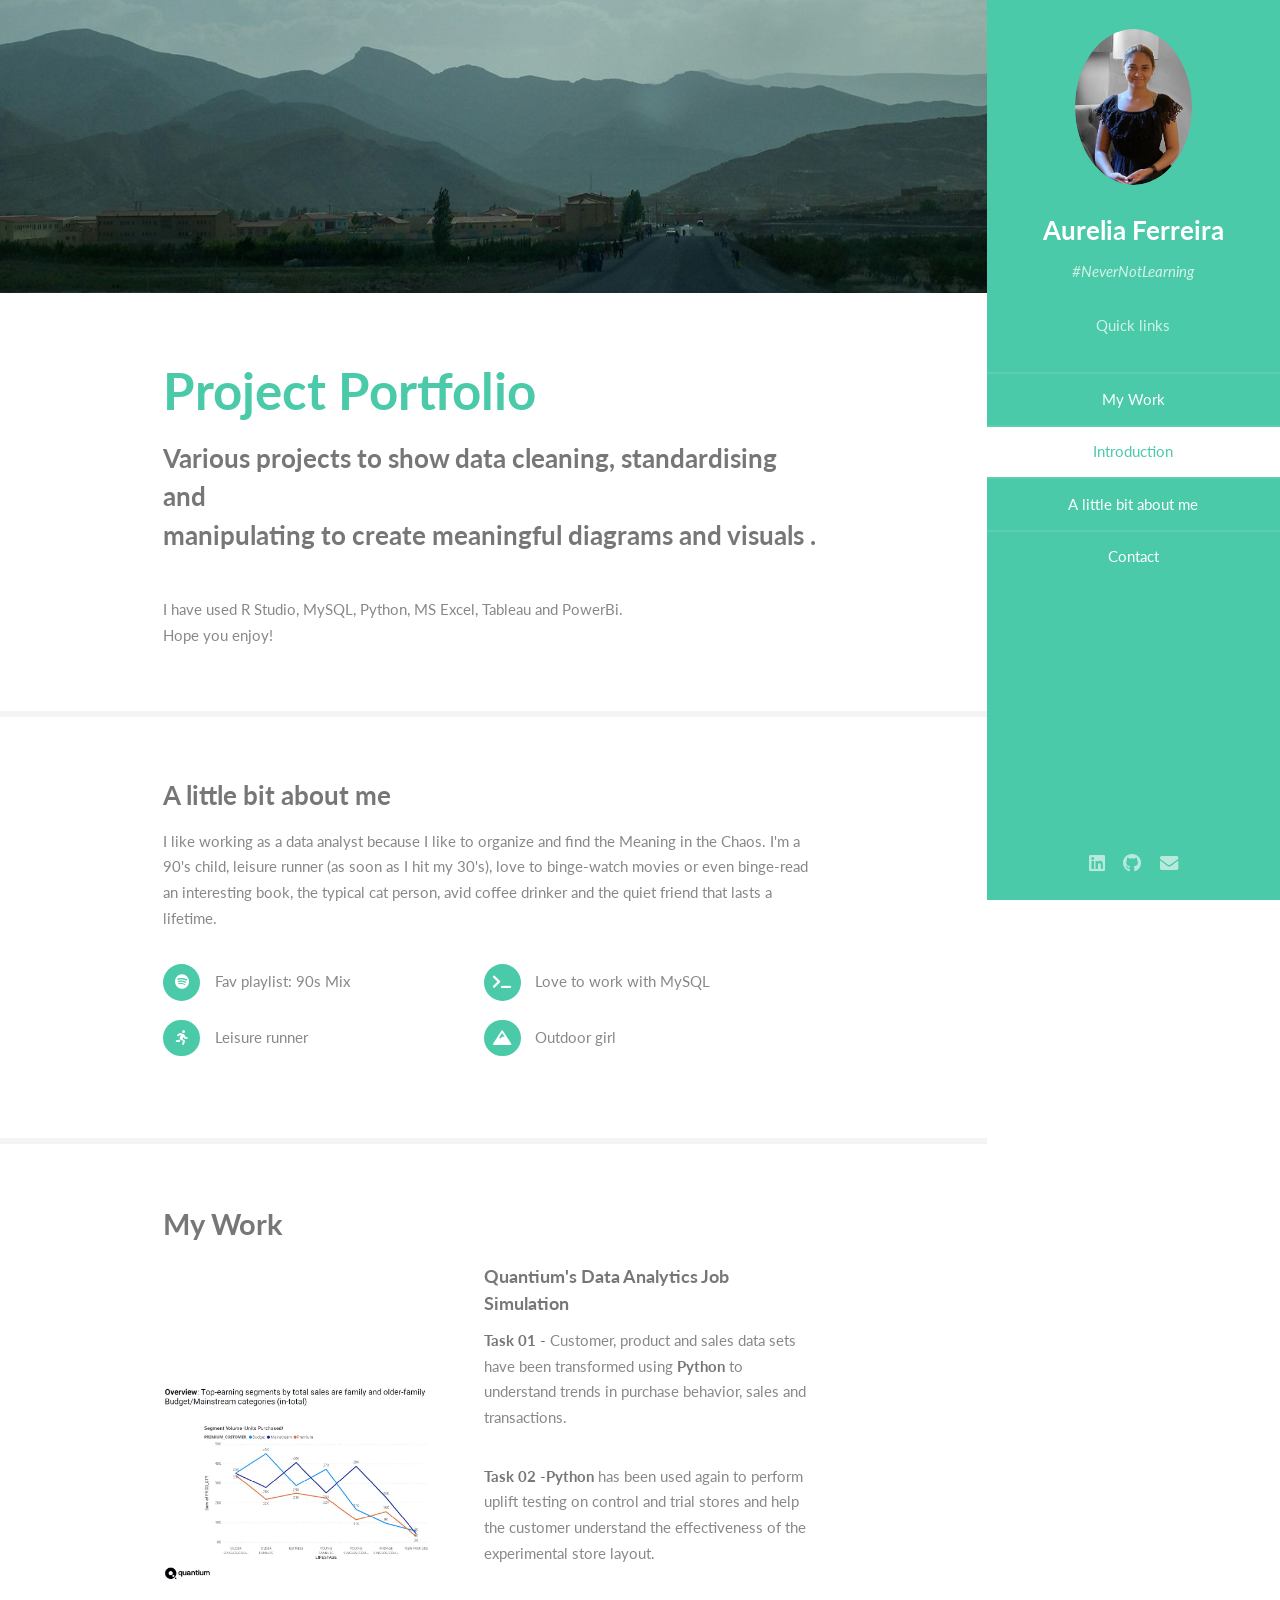
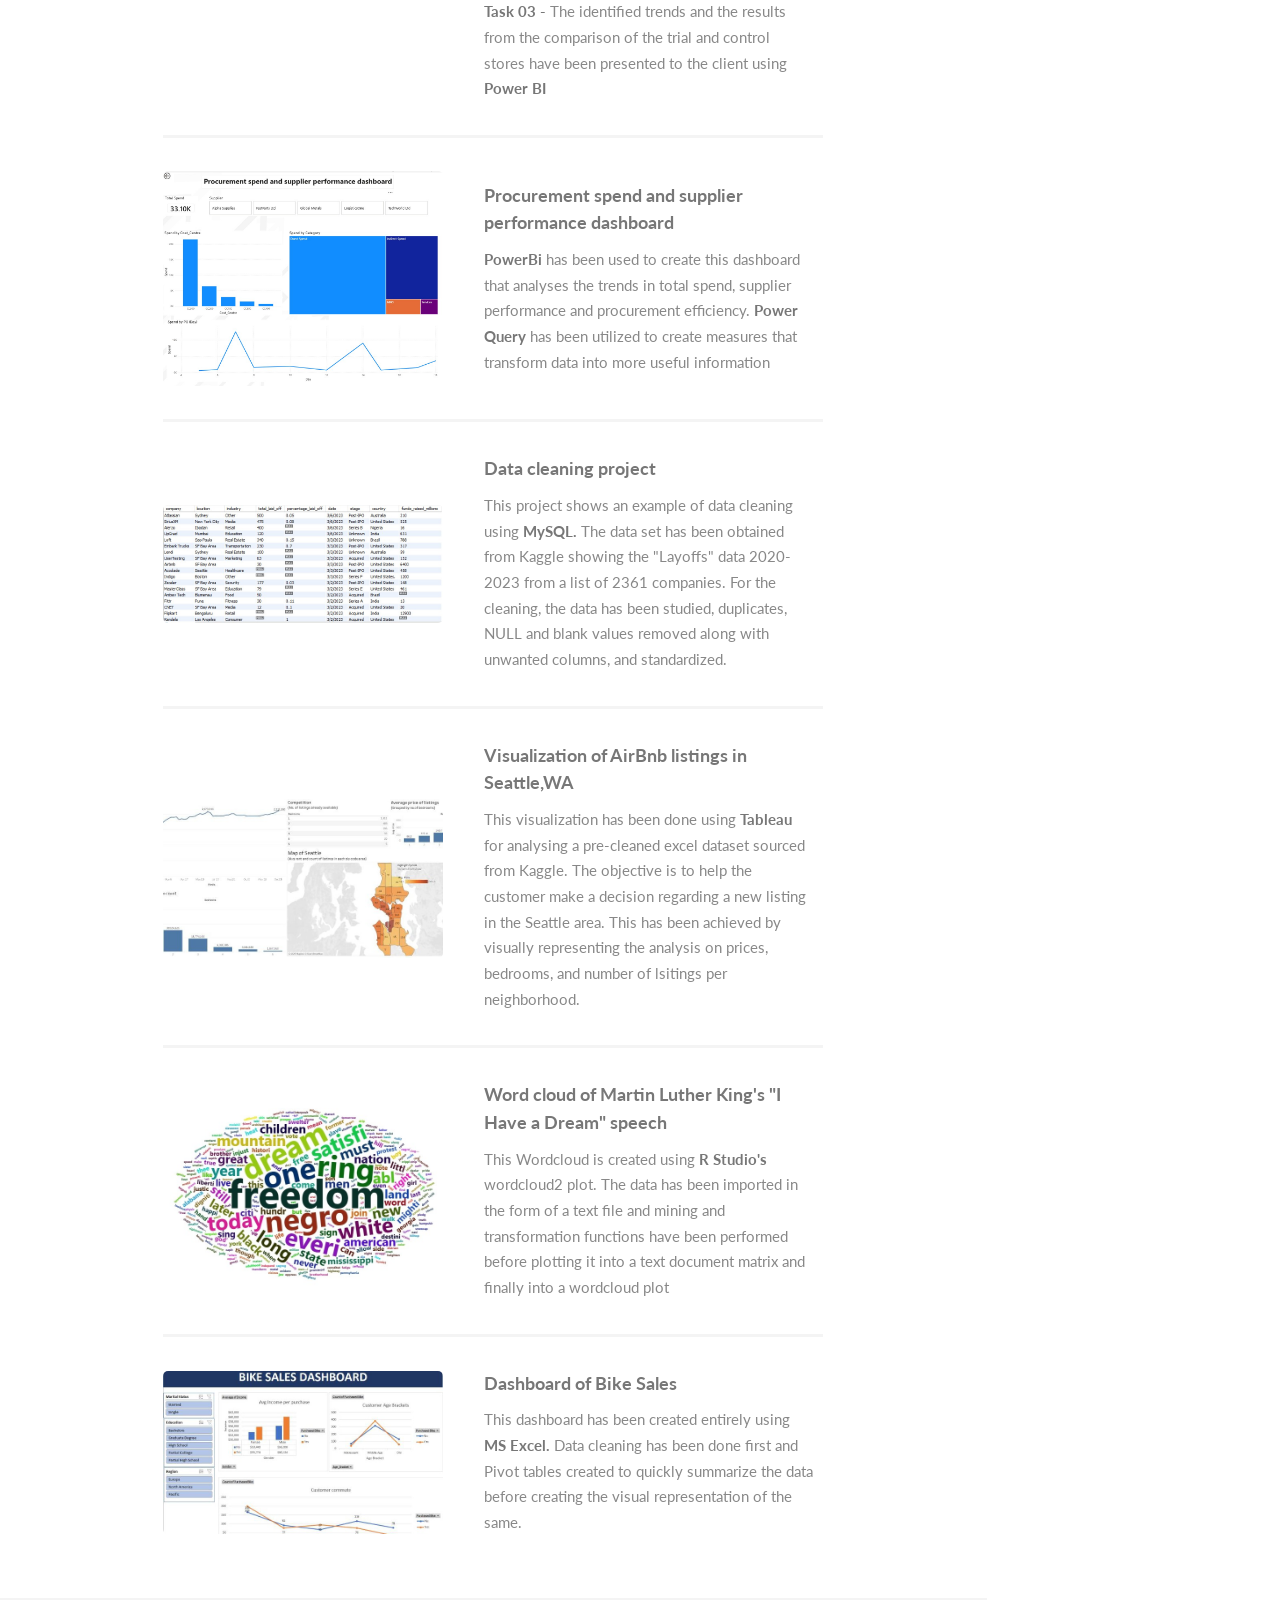
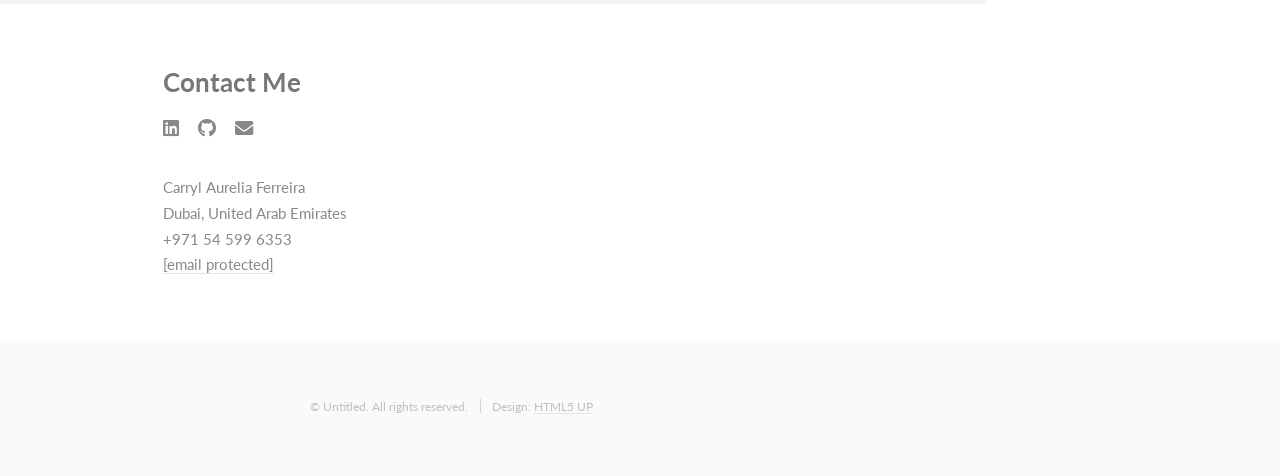
==== index.1.html @ 3e48cb42 "removed old index file and added updated file" ====
<!DOCTYPE HTML>
<!--
	Read Only by HTML5 UP
	html5up.net | @ajlkn
	Free for personal and commercial use under the CCA 3.0 license (html5up.net/license)
-->
<html>
	<head>
		<title>Aurelia|Ferreira</title>
		<meta charset="utf-8" />
		<meta name="viewport" content="width=device-width, initial-scale=1, user-scalable=no" />
		<link rel="stylesheet" href="assets/css/main.css" />
		<!-- Google Analytics -->
		<!-- Replace G-XXXXXXXXXX with your actual GA4 Measurement ID -->
		<!-- Get yours at: https://analytics.google.com → Admin → Data Streams → Web stream details -->
		<script async src="https://www.googletagmanager.com/gtag/js?id=G-MC5NW83SSF"></script>
		<script>
			window.dataLayer = window.dataLayer || [];
			function gtag(){dataLayer.push(arguments);}
			gtag('js', new Date());
			gtag('config', 'G-MC5NW83SSF');
		</script>
	</head>
	<body class="is-preload">

		<!-- Header -->
			<section id="header">
				<header>
					<span class="image avatar"><img src="images/website_profile.JPG" alt="" /></span>
					<h1 id="logo"><a href="https://github.com/Aurelia872" target="_blank" rel="noopener noreferrer"> Aurelia Ferreira</a></h1>
					<p>#NeverNotLearning <br />
					</p>
				</header>
				<nav id="nav">
					<ul>
						<p> Quick links</p>
						<li><a href="#three">My Work</a></li>
						<li><a href="#one" class="active">Introduction</a></li>
						<li><a href="#two">A little bit about me</a></li>
						<li><a href="#four">Contact</a></li>
					</ul>
				</nav>
				<footer>
					<ul class="icons">
						<li><a href="https://www.linkedin.com/in/aurnic-ferreira" target="_blank" rel="noopener noreferrer" class="icon brands fa-linkedin"><span class="label">linkedin</span></a></li>
						<li><a href="https://github.com/Aurelia872" target="_blank" rel="noopener noreferrer" class="icon brands fa-github"><span class="label">Github</span></a></li>
						<li><a href="https://mail.google.com/mail/u/1/?view=cm&fs=1&to=aufe1201@gmail.com&tf=1" target="_blank" rel="noopener noreferre" class="icon solid fa-envelope"><span class="label">Email</span></a></li>
					</ul>
				</footer>
			</section>

		<!-- Wrapper -->
			<div id="wrapper">

				<!-- Main -->
					<div id="main">

						<!-- One -->
							<section id="one">
								<div class="image main" data-position="center">
									<img src="images/bannernew.jpg" alt="" />
								</div>
								<div class="container">
									<header class="major">
										<h2>Project Portfolio</h2>
										<p>Various projects to show data cleaning, standardising and <br />
										manipulating to create meaningful diagrams and visuals <!-- <a href="http://html5up.net">HTML5 UP</a>-->.</p>
									</header>
									<p>I have used R Studio, MySQL, Python, MS Excel, Tableau and PowerBi. <br />
									Hope you enjoy!</p>
								</div>
							</section>

						<!-- Two -->
							<section id="two">
								<div class="container">
									<h3>A little bit about me</h3>
									<p> I like working as a data analyst because I like to organize and find the Meaning in the Chaos. I'm a 90's child, leisure runner (as soon as I hit my 30's), love to binge-watch movies or even binge-read an interesting book, the typical cat person, avid coffee drinker and the quiet friend that lasts a lifetime.    </p>
									<ul class="feature-icons">
										<li class="icon brands fa-spotify">Fav playlist: 90s Mix</li>
										<li class="icon solid fa-terminal">Love to work with MySQL</li>
										<li class="icon solid fa-running">Leisure runner </li>
										<li class="icon solid fa-mountain">Outdoor girl</li>

									</ul>
								</div>
							</section>

						<!-- Three -->
							<section id="three">
								<div class="container">
									<h2>My Work</h2>
									<!--<p>Integer eu ante ornare amet commetus vestibulum blandit integer in curae ac faucibus integer non. Adipiscing cubilia elementum integer. Integer eu ante ornare amet commetus.</p>-->
									<div class="features">
										<article>
											<a href="https://github.com/Aurelia872/Job-Simulations" target="_blank" rel="noopener noreferrer" class="image"><img src="images/Forage.jpg" alt="" /></a>
											<div class="inner">
												<h4>Quantium's Data Analytics Job Simulation</h4>
												<p><strong>Task 01 -</strong> Customer, product and sales data sets have been transformed using <strong>Python </strong>to understand trends in purchase behavior, sales and transactions.</p>
												<p><strong>Task 02 -</strong><strong>Python</strong> has been used again to perform uplift testing on control and trial stores and help the customer understand the effectiveness of the experimental store layout. </p> 
												<p><strong>Task 03 -</strong> The identified trends and the results from the comparison of the trial and control stores have been presented to the client using <strong>Power BI</strong></p>
												 
											</div>
										</article>
										<article>
											<a href="https://github.com/Aurelia872/PowerBi" target="_blank" rel="noopener noreferrer" class="image"><img src="images/PowerBi.jpg" alt="" /></a>
											<div class="inner">
												<h4>Procurement spend and supplier performance dashboard</h4>
												<p><strong> PowerBi </strong> has been used to create this dashboard that analyses the trends in total spend, supplier performance and procurement efficiency. <strong> Power Query </strong> has been utilized to create measures that transform data into more useful information </p>
											</div>
										</article>
																				<article>
											<a href="https://github.com/Aurelia872/My_SQL/blob/main/DATA%20CLEANING%20IN%20MYSQL.sql" target="blank" rel="noopener noreferrer" class="image"><img src="images/SQL_Data_cleaning_layoffs.jpg" alt="" /></a>
											<div class="inner">
												<h4>Data cleaning project</h4>
												<p>This project shows an example of data cleaning using <strong>MySQL.</strong>  The data set has been obtained from Kaggle showing the "Layoffs" data 2020-2023 from a list of 2361 companies. For the cleaning, the data has been studied, duplicates, NULL and blank values removed along with unwanted columns, and standardized. 										
												</p>
											</div>
										</article>
										<article>
											<a href="https://public.tableau.com/app/profile/skyler.f4530/viz/AirBNBProject_17609547633030/Dashboard1" target="_blank" rel="noopener noreferrer" class="image"><img src="images/Airbnb2.jpg" alt="" /></a>
											<div class="inner">
												<h4>Visualization of AirBnb listings in Seattle,WA</h4>
												<p>This visualization has been done using <strong> Tableau </strong> for analysing a pre-cleaned excel dataset sourced from Kaggle. The objective is to help the customer make a decision regarding a new listing in the Seattle area. This has been achieved by visually representing the analysis on prices, bedrooms, and number of lsitings per neighborhood. </p>
											</div>
										</article>
										<article>
											<a href="https://github.com/Aurelia872/R-Studio/blob/master/I%20have%20a%20dream%20speech%20wordcloud.2.R" target="_blank" rel="noopener noreferrer" class="image"><img src="images/Rplot of ml speech1.jpeg" alt="" /></a>
											<div class="inner">
												<h4>Word cloud of Martin Luther King's "I Have a Dream" speech</h4>
												<p>This Wordcloud is created using <strong> R Studio's </strong> wordcloud2 plot. The data has been imported in the form of a text file and mining and transformation functions have been performed before plotting it into a text document matrix and finally into a wordcloud plot </p>
											</div>
										</article>
										<article>
											<a href="https://github.com/Aurelia872/Excel_Projects/blob/main/Excel%20Project.xlsx" target="_blank" rel="noopener noreferrer" class="image"><img src="images/Excel_BikeSales2.jpg" alt="" /></a>
											<div class="inner">
												<h4>Dashboard of Bike Sales</h4>
												<p>This dashboard has been created entirely using <strong>MS Excel. </strong> Data cleaning has been done first and Pivot tables created to quickly summarize the data before creating the visual representation of the same. </p>
											</div>
										</article>
										<!--<article>
											<a href="#" class="image"><img src="images/pic03.jpg" alt="" /></a>
											<div class="inner">
												<h4>Snapped dark matter in the wild</h4>
												<p>Integer eu ante ornare amet commetus vestibulum blandit integer in curae ac faucibus integer adipiscing ornare amet.</p>
											</div>
										</article>-->
									</div>
								</div>
							</section>

						<!-- Four -->
							<section id="four">
								
								<div class="container">
									<h3>Contact Me</h3>
									<ul class="icons">
										<li><a href="https://www.linkedin.com/in/aurnic-ferreira" target="_blank" rel="noopener noreferrer" class="icon brands fa-linkedin"><span class="label">LinkedIn</span></a></li>
										<li><a href="https://github.com/Aurelia872" target="_blank" rel="noopener noreferrer" class="icon brands fa-github"><span class="label">Github</span></a></li>						
										<li><a href="https://mail.google.com/mail/u/1/?view=cm&fs=1&to=aufe1201@gmail.com&tf=1" target="_blank" rel="noopener noreferrer" class="icon solid fa-envelope"><span class="label">Email</span></a></li>
									</ul>
									<p>
										Carryl Aurelia Ferreira </br>
										Dubai, United Arab Emirates </br>
										+971 54 599 6353</br>
										<a href="https://mail.google.com/mail/u/1/?view=cm&fs=1&to=aufe1201@gmail.com&tf=1" target="_blank" rel="noopener noreferrer"><span class="__cf_email__" data-cfemail="5e3f2b383b6f6c6e6f1e39333f3732703d3133">[email&#160;protected]</span></a>
									</p>
									<!--<ul class="labeled-icons">
										<li>
											<h4><span class="label">Location</span></h4>
											Dubai, United Arab Emirates
										</li>									
										<li>
											<h4><span class="label">Phone</span></h4>
											+971 54 599 6353
										</li>
										<li>
											<h4><span class="label">Email</span></h4>
											<a href="https://mail.google.com/mail/u/1/?view=cm&fs=1&to=aufe1201@gmail.com&tf=1" target="_blank" rel="noopener noreferrer">aufe1201@gmail.com</a>
										</li>
									</ul>-->
								</div>
									<!--<p>Integer eu ante ornare amet commetus vestibulum blandit integer in curae ac faucibus integer non. Adipiscing cubilia elementum integer. Integer eu ante ornare amet commetus.</p>
									<form method="post" action="#">
										<div class="row gtr-uniform">
											<div class="col-6 col-12-xsmall"><input type="text" name="name" id="name" placeholder="Name" /></div>
											<div class="col-6 col-12-xsmall"><input type="email" name="email" id="email" placeholder="Email" /></div>
											<div class="col-12"><input type="text" name="subject" id="subject" placeholder="Subject" /></div>
											<div class="col-12"><textarea name="message" id="message" placeholder="Message" rows="6"></textarea></div>
											<div class="col-12">
												<ul class="actions">
													<li><input type="submit" class="primary" value="Send Message" /></li>
													<li><input type="reset" value="Reset Form" /></li>
												</ul>
											</div>
										</div>
									</form>-->
								</div>
							</section>

						<!-- Five -->
						
						<!--
							<section id="five">
								<div class="container">
									<h3>Elements</h3>

									<section>
										<h4>Text</h4>
										<p>This is <b>bold</b> and this is <strong>strong</strong>. This is <i>italic</i> and this is <em>emphasized</em>.
										This is <sup>superscript</sup> text and this is <sub>subscript</sub> text.
										This is <u>underlined</u> and this is code: <code>for (;;) { ... }</code>. Finally, <a href="#">this is a link</a>.</p>
										<hr />
										<header>
											<h4>Heading with a Subtitle</h4>
											<p>Lorem ipsum dolor sit amet nullam id egestas urna aliquam</p>
										</header>
										<p>Nunc lacinia ante nunc ac lobortis. Interdum adipiscing gravida odio porttitor sem non mi integer non faucibus ornare mi ut ante amet placerat aliquet. Volutpat eu sed ante lacinia sapien lorem accumsan varius montes viverra nibh in adipiscing blandit tempus accumsan.</p>
										<header>
											<h5>Heading with a Subtitle</h5>
											<p>Lorem ipsum dolor sit amet nullam id egestas urna aliquam</p>
										</header>
										<p>Nunc lacinia ante nunc ac lobortis. Interdum adipiscing gravida odio porttitor sem non mi integer non faucibus ornare mi ut ante amet placerat aliquet. Volutpat eu sed ante lacinia sapien lorem accumsan varius montes viverra nibh in adipiscing blandit tempus accumsan.</p>
										<hr />
										<h2>Heading Level 2</h2>
										<h3>Heading Level 3</h3>
										<h4>Heading Level 4</h4>
										<h5>Heading Level 5</h5>
										<h6>Heading Level 6</h6>
										<hr />
										<h5>Blockquote</h5>
										<blockquote>Fringilla nisl. Donec accumsan interdum nisi, quis tincidunt felis sagittis eget tempus euismod. Vestibulum ante ipsum primis in faucibus vestibulum. Blandit adipiscing eu felis iaculis volutpat ac adipiscing accumsan faucibus. Vestibulum ante ipsum primis in faucibus lorem ipsum dolor sit amet nullam adipiscing eu felis.</blockquote>
										<h5>Preformatted</h5>
										<pre><code>i = 0;

while (!deck.isInOrder()) {
    print 'Iteration ' + i;
    deck.shuffle();
    i++;
}

print 'It took ' + i + ' iterations to sort the deck.';</code></pre>
									</section>

									<section>
										<h4>Lists</h4>
										<div class="row">
											<div class="col-6 col-12-xsmall">
												<h5>Unordered</h5>
												<ul>
													<li>Dolor pulvinar etiam magna etiam.</li>
													<li>Sagittis adipiscing lorem eleifend.</li>
													<li>Felis enim feugiat dolore viverra.</li>
												</ul>
												<h5>Alternate</h5>
												<ul class="alt">
													<li>Dolor pulvinar etiam magna etiam.</li>
													<li>Sagittis adipiscing lorem eleifend.</li>
													<li>Felis enim feugiat dolore viverra.</li>
												</ul>
											</div>
											<div class="col-6 col-12-xsmall">
												<h5>Ordered</h5>
												<ol>
													<li>Dolor pulvinar etiam magna etiam.</li>
													<li>Etiam vel felis at lorem sed viverra.</li>
													<li>Felis enim feugiat dolore viverra.</li>
													<li>Dolor pulvinar etiam magna etiam.</li>
													<li>Etiam vel felis at lorem sed viverra.</li>
													<li>Felis enim feugiat dolore viverra.</li>
												</ol>
												<h5>Icons</h5>
												<ul class="icons">
													<li><a href="#" class="icon brands fa-twitter"><span class="label">Twitter</span></a></li>
													<li><a href="#" class="icon brands fa-facebook-f"><span class="label">Facebook</span></a></li>
													<li><a href="#" class="icon brands fa-instagram"><span class="label">Instagram</span></a></li>
													<li><a href="#" class="icon brands fa-github"><span class="label">Github</span></a></li>
													<li><a href="#" class="icon brands fa-dribbble"><span class="label">Dribbble</span></a></li>
													<li><a href="#" class="icon brands fa-tumblr"><span class="label">Tumblr</span></a></li>
												</ul>
											</div>
										</div>
										<h5>Actions</h5>
										<ul class="actions">
											<li><a href="#" class="button primary">Default</a></li>
											<li><a href="#" class="button">Default</a></li>
											<li><a href="#" class="button alt">Default</a></li>
										</ul>
										<ul class="actions small">
											<li><a href="#" class="button primary small">Small</a></li>
											<li><a href="#" class="button small">Small</a></li>
											<li><a href="#" class="button alt small">Small</a></li>
										</ul>
										<div class="row">
											<div class="col-3 col-6-medium col-12-xsmall">
												<ul class="actions stacked">
													<li><a href="#" class="button primary">Default</a></li>
													<li><a href="#" class="button">Default</a></li>
													<li><a href="#" class="button alt">Default</a></li>
												</ul>
											</div>
											<div class="col-3 col-6 col-12-xsmall">
												<ul class="actions stacked">
													<li><a href="#" class="button primary small">Small</a></li>
													<li><a href="#" class="button small">Small</a></li>
													<li><a href="#" class="button alt small">Small</a></li>
												</ul>
											</div>
											<div class="col-3 col-6-medium col-12-xsmall">
												<ul class="actions stacked">
													<li><a href="#" class="button primary fit">Default</a></li>
													<li><a href="#" class="button fit">Default</a></li>
													<li><a href="#" class="button alt fit">Default</a></li>
												</ul>
											</div>
											<div class="col-3 col-6-medium col-12-xsmall">
												<ul class="actions stacked">
													<li><a href="#" class="button primary small fit">Small</a></li>
													<li><a href="#" class="button small fit">Small</a></li>
													<li><a href="#" class="button alt small fit">Small</a></li>
												</ul>
											</div>
										</div>
									</section>

									<section>
										<h4>Table</h4>
										<h5>Default</h5>
										<div class="table-wrapper">
											<table>
												<thead>
													<tr>
														<th>Name</th>
														<th>Description</th>
														<th>Price</th>
													</tr>
												</thead>
												<tbody>
													<tr>
														<td>Item One</td>
														<td>Ante turpis integer aliquet porttitor.</td>
														<td>29.99</td>
													</tr>
													<tr>
														<td>Item Two</td>
														<td>Vis ac commodo adipiscing arcu aliquet.</td>
														<td>19.99</td>
													</tr>
													<tr>
														<td>Item Three</td>
														<td> Morbi faucibus arcu accumsan lorem.</td>
														<td>29.99</td>
													</tr>
													<tr>
														<td>Item Four</td>
														<td>Vitae integer tempus condimentum.</td>
														<td>19.99</td>
													</tr>
													<tr>
														<td>Item Five</td>
														<td>Ante turpis integer aliquet porttitor.</td>
														<td>29.99</td>
													</tr>
												</tbody>
												<tfoot>
													<tr>
														<td colspan="2"></td>
														<td>100.00</td>
													</tr>
												</tfoot>
											</table>
										</div>

										<h5>Alternate</h5>
										<div class="table-wrapper">
											<table class="alt">
												<thead>
													<tr>
														<th>Name</th>
														<th>Description</th>
														<th>Price</th>
													</tr>
												</thead>
												<tbody>
													<tr>
														<td>Item One</td>
														<td>Ante turpis integer aliquet porttitor.</td>
														<td>29.99</td>
													</tr>
													<tr>
														<td>Item Two</td>
														<td>Vis ac commodo adipiscing arcu aliquet.</td>
														<td>19.99</td>
													</tr>
													<tr>
														<td>Item Three</td>
														<td> Morbi faucibus arcu accumsan lorem.</td>
														<td>29.99</td>
													</tr>
													<tr>
														<td>Item Four</td>
														<td>Vitae integer tempus condimentum.</td>
														<td>19.99</td>
													</tr>
													<tr>
														<td>Item Five</td>
														<td>Ante turpis integer aliquet porttitor.</td>
														<td>29.99</td>
													</tr>
												</tbody>
												<tfoot>
													<tr>
														<td colspan="2"></td>
														<td>100.00</td>
													</tr>
												</tfoot>
											</table>
										</div>
									</section>

									<section>
										<h4>Buttons</h4>
										<ul class="actions">
											<li><a href="#" class="button primary">Primary</a></li>
											<li><a href="#" class="button">Default</a></li>
											<li><a href="#" class="button alt">Alternate</a></li>
										</ul>
										<ul class="actions">
											<li><a href="#" class="button primary large">Large</a></li>
											<li><a href="#" class="button">Default</a></li>
											<li><a href="#" class="button alt small">Small</a></li>
										</ul>
										<ul class="actions fit">
											<li><a href="#" class="button primary fit">Fit</a></li>
											<li><a href="#" class="button fit">Fit</a></li>
											<li><a href="#" class="button alt fit">Fit</a></li>
										</ul>
										<ul class="actions fit small">
											<li><a href="#" class="button primary fit small">Fit + Small</a></li>
											<li><a href="#" class="button fit small">Fit + Small</a></li>
											<li><a href="#" class="button alt fit small">Fit + Small</a></li>
										</ul>
										<ul class="actions">
											<li><a href="#" class="button primary icon solid fa-download">Icon</a></li>
											<li><a href="#" class="button icon solid fa-download">Icon</a></li>
											<li><a href="#" class="button alt icon solid fa-check">Icon</a></li>
										</ul>
										<ul class="actions">
											<li><span class="button primary disabled">Primary</span></li>
											<li><span class="button disabled">Default</span></li>
											<li><span class="button alt disabled">Alternate</span></li>
										</ul>
									</section>

									<section>
										<h4>Form</h4>
										<form method="post" action="#">
											<div class="row gtr-uniform">
												<div class="col-6 col-12-xsmall">
													<input type="text" name="demo-name" id="demo-name" value="" placeholder="Name" />
												</div>
												<div class="col-6 col-12-xsmall">
													<input type="email" name="demo-email" id="demo-email" value="" placeholder="Email" />
												</div>
												<div class="col-12">
													<select name="demo-category" id="demo-category">
														<option value="">- Category -</option>
														<option value="1">Manufacturing</option>
														<option value="1">Shipping</option>
														<option value="1">Administration</option>
														<option value="1">Human Resources</option>
													</select>
												</div>
												<div class="col-4 col-12-medium">
													<input type="radio" id="demo-priority-low" name="demo-priority" checked>
													<label for="demo-priority-low">Low Priority</label>
												</div>
												<div class="col-4 col-12-medium">
													<input type="radio" id="demo-priority-normal" name="demo-priority">
													<label for="demo-priority-normal">Normal Priority</label>
												</div>
												<div class="col-4 col-12-medium">
													<input type="radio" id="demo-priority-high" name="demo-priority">
													<label for="demo-priority-high">High Priority</label>
												</div>
												<div class="col-6 col-12-medium">
													<input type="checkbox" id="demo-copy" name="demo-copy">
													<label for="demo-copy">Email me a copy of this message</label>
												</div>
												<div class="col-6 col-12-medium">
													<input type="checkbox" id="demo-human" name="demo-human" checked>
													<label for="demo-human">I am a human and not a robot</label>
												</div>
												<div class="col-12">
													<textarea name="demo-message" id="demo-message" placeholder="Enter your message" rows="6"></textarea>
												</div>
												<div class="col-12">
													<ul class="actions">
														<li><input type="submit" value="Send Message" /></li>
														<li><input type="reset" value="Reset" class="alt" /></li>
													</ul>
												</div>
											</div>
										</form>
									</section>

									<section>
										<h4>Image</h4>
										<h5>Fit</h5>
										<span class="image fit"><img src="images/banner.jpg" alt="" /></span>
										<div class="box alt">
											<div class="row gtr-50 gtr-uniform">
												<div class="col-4"><span class="image fit"><img src="images/pic01.jpg" alt="" /></span></div>
												<div class="col-4"><span class="image fit"><img src="images/pic02.jpg" alt="" /></span></div>
												<div class="col-4"><span class="image fit"><img src="images/pic03.jpg" alt="" /></span></div>
												<div class="col-4"><span class="image fit"><img src="images/pic02.jpg" alt="" /></span></div>
												<div class="col-4"><span class="image fit"><img src="images/pic03.jpg" alt="" /></span></div>
												<div class="col-4"><span class="image fit"><img src="images/pic01.jpg" alt="" /></span></div>
												<div class="col-4"><span class="image fit"><img src="images/pic03.jpg" alt="" /></span></div>
												<div class="col-4"><span class="image fit"><img src="images/pic01.jpg" alt="" /></span></div>
												<div class="col-4"><span class="image fit"><img src="images/pic02.jpg" alt="" /></span></div>
											</div>
										</div>
										<h5>Left &amp; Right</h5>
										<p><span class="image left"><img src="images/avatar.jpg" alt="" /></span>Fringilla nisl. Donec accumsan interdum nisi, quis tincidunt felis sagittis eget. tempus euismod. Vestibulum ante ipsum primis in faucibus vestibulum. Blandit adipiscing eu felis iaculis volutpat ac adipiscing accumsan eu faucibus. Integer ac pellentesque praesent tincidunt felis sagittis eget. tempus euismod. Vestibulum ante ipsum primis in faucibus vestibulum. Blandit adipiscing eu felis iaculis volutpat ac adipiscing accumsan eu faucibus. Integer ac pellentesque praesent. Donec accumsan interdum nisi, quis tincidunt felis sagittis eget. tempus euismod. Vestibulum ante ipsum primis in faucibus vestibulum. Blandit adipiscing eu felis iaculis volutpat ac adipiscing accumsan eu faucibus. Integer ac pellentesque praesent tincidunt felis sagittis eget. tempus euismod. Vestibulum ante ipsum primis in faucibus vestibulum. Blandit adipiscing eu felis iaculis volutpat ac adipiscing accumsan eu faucibus. Integer ac pellentesque praesent.</p>
										<p><span class="image right"><img src="images/avatar.jpg" alt="" /></span>Fringilla nisl. Donec accumsan interdum nisi, quis tincidunt felis sagittis eget. tempus euismod. Vestibulum ante ipsum primis in faucibus vestibulum. Blandit adipiscing eu felis iaculis volutpat ac adipiscing accumsan eu faucibus. Integer ac pellentesque praesent tincidunt felis sagittis eget. tempus euismod. Vestibulum ante ipsum primis in faucibus vestibulum. Blandit adipiscing eu felis iaculis volutpat ac adipiscing accumsan eu faucibus. Integer ac pellentesque praesent. Donec accumsan interdum nisi, quis tincidunt felis sagittis eget. tempus euismod. Vestibulum ante ipsum primis in faucibus vestibulum. Blandit adipiscing eu felis iaculis volutpat ac adipiscing accumsan eu faucibus. Integer ac pellentesque praesent tincidunt felis sagittis eget. tempus euismod. Vestibulum ante ipsum primis in faucibus vestibulum. Blandit adipiscing eu felis iaculis volutpat ac adipiscing accumsan eu faucibus. Integer ac pellentesque praesent.</p>
									</section>

								</div>
							</section>
						-->

					</div>

				<!-- Footer -->
					<section id="footer">
						<div class="container">
							<ul class="copyright">
								<li>&copy; Untitled. All rights reserved.</li><li>Design: <a href="http://html5up.net">HTML5 UP</a></li>
							</ul>
						</div>
					</section>

			</div>

		<!-- Scripts -->
			<script data-cfasync="false" src="/cdn-cgi/scripts/5c5dd728/cloudflare-static/email-decode.min.js"></script><script src="assets/js/jquery.min.js"></script>
			<script src="assets/js/jquery.scrollex.min.js"></script>
			<script src="assets/js/jquery.scrolly.min.js"></script>
			<script src="asset
---- assets/css/main.css ----
@import url("fontawesome-all.min.css");
@import url("https://fonts.googleapis.com/css?family=Lato:400,400italic,700,700italic|Source+Code+Pro:400");

/*
	Read Only by HTML5 UP
	html5up.net | @ajlkn
	Free for personal and commercial use under the CCA 3.0 license (html5up.net/license)
*/

html, body, div, span, applet, object,
iframe, h1, h2, h3, h4, h5, h6, p, blockquote,
pre, a, abbr, acronym, address, big, cite,
code, del, dfn, em, img, ins, kbd, q, s, samp,
small, strike, strong, sub, sup, tt, var, b,
u, i, center, dl, dt, dd, ol, ul, li, fieldset,
form, label, legend, table, caption, tbody,
tfoot, thead, tr, th, td, article, aside,
canvas, details, embed, figure, figcaption,
footer, header, hgroup, menu, nav, output, ruby,
section, summary, time, mark, audio, video {
	margin: 0;
	padding: 0;
	border: 0;
	font-size: 100%;
	font: inherit;
	vertical-align: baseline;}

article, aside, details, figcaption, figure,
footer, header, hgroup, menu, nav, section {
	display: block;}

body {
	line-height: 1;
}

ol, ul {
	list-style: none;
}

blockquote, q {
	quotes: none;
}

	blockquote:before, blockquote:after, q:before, q:after {
		content: '';
		content: none;
	}

table {
	border-collapse: collapse;
	border-spacing: 0;
}

body {
	-webkit-text-size-adjust: none;
}

mark {
	background-color: transparent;
	color: inherit;
}

input::-moz-focus-inner {
	border: 0;
	padding: 0;
}

input, select, textarea {
	-moz-appearance: none;
	-webkit-appearance: none;
	-ms-appearance: none;
	appearance: none;
}

/* Basic */

	html {
		box-sizing: border-box;
	}

	*, *:before, *:after {
		box-sizing: inherit;
	}

	body {
		background: #fff;
	}

		body.is-preload *, body.is-preload *:before, body.is-preload *:after {
			-moz-animation: none !important;
			-webkit-animation: none !important;
			-ms-animation: none !important;
			animation: none !important;
			-moz-transition: none !important;
			-webkit-transition: none !important;
			-ms-transition: none !important;
			transition: none !important;
		}

	body, input, select, textarea {
		color: #888;
		font-family: "Lato", sans-serif;
		font-size: 16pt;
		font-weight: 400;
		line-height: 1.75em;
	}

	a {
		-moz-transition: color 0.2s ease-in-out, border-color 0.2s ease-in-out;
		-webkit-transition: color 0.2s ease-in-out, border-color 0.2s ease-in-out;
		-ms-transition: color 0.2s ease-in-out, border-color 0.2s ease-in-out;
		transition: color 0.2s ease-in-out, border-color 0.2s ease-in-out;
		border-bottom: solid 1px #e4e4e4;
		color: inherit;
		text-decoration: none;
	}

		a:hover {
			border-bottom-color: transparent;
			color: #4acaa8 !important;
		}

	strong, b {
		color: #777;
		font-weight: 700;
	}

	em, i {
		font-style: italic;
	}

	p {
		margin: 0 0 2.25em 0;
	}

	h1, h2, h3, h4, h5, h6 {
		color: #777;
		font-weight: 700;
		line-height: 1em;
		margin: 0 0 0.5625em 0;
	}

		h1 a, h2 a, h3 a, h4 a, h5 a, h6 a {
			border: 0;
			color: inherit;
			text-decoration: none;
		}

	h2 {
		font-size: 2em;
		line-height: 1.5em;
	}

	h3 {
		font-size: 1.75em;
		line-height: 1.5em;
	}

	h4 {
		font-size: 1.25em;
		line-height: 1.5em;
	}

	h5 {
		font-size: 0.9em;
		line-height: 1.5em;
	}

	h6 {
		font-size: 0.7em;
		line-height: 1.5em;
	}

	sub {
		font-size: 0.8em;
		position: relative;
		top: 0.5em;
	}

	sup {
		font-size: 0.8em;
		position: relative;
		top: -0.5em;
	}

	hr {
		border: 0;
		border-bottom: solid 2px #f4f4f4;
		margin: 2.25em 0;
	}

		hr.major {
			margin: 3.375em 0;
		}

	blockquote {
		border-left: solid 8px #e4e4e4;
		font-style: italic;
		margin: 0 0 2.25em 0;
		padding: 0.5em 0 0.5em 2em;
	}

	code {
		background: #555;
		border-radius: 5px;
		color: #fff;
		font-family: "Source Code Pro", monospace;
		font-size: 0.9em;
		margin: 0 0.25em;
		padding: 0.25em 0.65em;
	}

	pre {
		font-family: "Source Code Pro", monospace;
		font-size: 0.9em;
		margin: 0 0 2.25em 0;
	}

		pre code {
			-webkit-overflow-scrolling: touch;
			display: block;
			line-height: 1.5em;
			overflow-x: auto;
			padding: 1em 1.5em;
		}

	.align-left {
		text-align: left;
	}

	.align-center {
		text-align: center;
	}

	.align-right {
		text-align: right;
	}

/* Row */

	.row {
		display: flex;
		flex-wrap: wrap;
		box-sizing: border-box;
		align-items: stretch;
	}

		.row > * {
			box-sizing: border-box;
		}

		.row.gtr-uniform > * > :last-child {
			margin-bottom: 0;
		}

		.row.aln-left {
			justify-content: flex-start;
		}

		.row.aln-center {
			justify-content: center;
		}

		.row.aln-right {
			justify-content: flex-end;
		}

		.row.aln-top {
			align-items: flex-start;
		}

		.row.aln-middle {
			align-items: center;
		}

		.row.aln-bottom {
			align-items: flex-end;
		}

		.row > .imp {
			order: -1;
		}

		.row > .col-1 {
			width: 8.33333%;
		}

		.row > .off-1 {
			margin-left: 8.33333%;
		}

		.row > .col-2 {
			width: 16.66667%;
		}

		.row > .off-2 {
			margin-left: 16.66667%;
		}

		.row > .col-3 {
			width: 25%;
		}

		.row > .off-3 {
			margin-left: 25%;
		}

		.row > .col-4 {
			width: 33.33333%;
		}

		.row > .off-4 {
			margin-left: 33.33333%;
		}

		.row > .col-5 {
			width: 41.66667%;
		}

		.row > .off-5 {
			margin-left: 41.66667%;
		}

		.row > .col-6 {
			width: 50%;
		}

		.row > .off-6 {
			margin-left: 50%;
		}

		.row > .col-7 {
			width: 58.33333%;
		}

		.row > .off-7 {
			margin-left: 58.33333%;
		}

		.row > .col-8 {
			width: 66.66667%;
		}

		.row > .off-8 {
			margin-left: 66.66667%;
		}

		.row > .col-9 {
			width: 75%;
		}

		.row > .off-9 {
			margin-left: 75%;
		}

		.row > .col-10 {
			width: 83.33333%;
		}

		.row > .off-10 {
			margin-left: 83.33333%;
		}

		.row > .col-11 {
			width: 91.66667%;
		}

		.row > .off-11 {
			margin-left: 91.66667%;
		}

		.row > .col-12 {
			width: 100%;
		}

		.row > .off-12 {
			margin-left: 100%;
		}

		.row.gtr-0 {
			margin-top: 0;
			margin-left: 0em;
		}

			.row.gtr-0 > * {
				padding: 0 0 0 0em;
			}

			.row.gtr-0.gtr-uniform {
				margin-top: 0em;
			}

				.row.gtr-0.gtr-uniform > * {
					padding-top: 0em;
				}

		.row.gtr-25 {
			margin-top: 0;
			margin-left: -0.5em;
		}

			.row.gtr-25 > * {
				padding: 0 0 0 0.5em;
			}

			.row.gtr-25.gtr-uniform {
				margin-top: -0.5em;
			}

				.row.gtr-25.gtr-uniform > * {
					padding-top: 0.5em;
				}

		.row.gtr-50 {
			margin-top: 0;
			margin-left: -1em;
		}

			.row.gtr-50 > * {
				padding: 0 0 0 1em;
			}

			.row.gtr-50.gtr-uniform {
				margin-top: -1em;
			}

				.row.gtr-50.gtr-uniform > * {
					padding-top: 1em;
				}

		.row {
			margin-top: 0;
			margin-left: -2em;
		}

			.row > * {
				padding: 0 0 0 2em;
			}

			.row.gtr-uniform {
				margin-top: -2em;
			}

				.row.gtr-uniform > * {
					padding-top: 2em;
				}

		.row.gtr-150 {
			margin-top: 0;
			margin-left: -3em;
		}

			.row.gtr-150 > * {
				padding: 0 0 0 3em;
			}

			.row.gtr-150.gtr-uniform {
				margin-top: -3em;
			}

				.row.gtr-150.gtr-uniform > * {
					padding-top: 3em;
				}

		.row.gtr-200 {
			margin-top: 0;
			margin-left: -4em;
		}

			.row.gtr-200 > * {
				padding: 0 0 0 4em;
			}

			.row.gtr-200.gtr-uniform {
				margin-top: -4em;
			}

				.row.gtr-200.gtr-uniform > * {
					padding-top: 4em;
				}

		@media screen and (max-width: 1680px) {

			.row {
				display: flex;
				flex-wrap: wrap;
				box-sizing: border-box;
				align-items: stretch;
			}

				.row > * {
					box-sizing: border-box;
				}

				.row.gtr-uniform > * > :last-child {
					margin-bottom: 0;
				}

				.row.aln-left {
					justify-content: flex-start;
				}

				.row.aln-center {
					justify-content: center;
				}

				.row.aln-right {
					justify-content: flex-end;
				}

				.row.aln-top {
					align-items: flex-start;
				}

				.row.aln-middle {
					align-items: center;
				}

				.row.aln-bottom {
					align-items: flex-end;
				}

				.row > .imp-xlarge {
					order: -1;
				}

				.row > .col-1-xlarge {
					width: 8.33333%;
				}

				.row > .off-1-xlarge {
					margin-left: 8.33333%;
				}

				.row > .col-2-xlarge {
					width: 16.66667%;
				}

				.row > .off-2-xlarge {
					margin-left: 16.66667%;
				}

				.row > .col-3-xlarge {
					width: 25%;
				}

				.row > .off-3-xlarge {
					margin-left: 25%;
				}

				.row > .col-4-xlarge {
					width: 33.33333%;
				}

				.row > .off-4-xlarge {
					margin-left: 33.33333%;
				}

				.row > .col-5-xlarge {
					width: 41.66667%;
				}

				.row > .off-5-xlarge {
					margin-left: 41.66667%;
				}

				.row > .col-6-xlarge {
					width: 50%;
				}

				.row > .off-6-xlarge {
					margin-left: 50%;
				}

				.row > .col-7-xlarge {
					width: 58.33333%;
				}

				.row > .off-7-xlarge {
					margin-left: 58.33333%;
				}

				.row > .col-8-xlarge {
					width: 66.66667%;
				}

				.row > .off-8-xlarge {
					margin-left: 66.66667%;
				}

				.row > .col-9-xlarge {
					width: 75%;
				}

				.row > .off-9-xlarge {
					margin-left: 75%;
				}

				.row > .col-10-xlarge {
					width: 83.33333%;
				}

				.row > .off-10-xlarge {
					margin-left: 83.33333%;
				}

				.row > .col-11-xlarge {
					width: 91.66667%;
				}

				.row > .off-11-xlarge {
					margin-left: 91.66667%;
				}

				.row > .col-12-xlarge {
					width: 100%;
				}

				.row > .off-12-xlarge {
					margin-left: 100%;
				}

				.row.gtr-0 {
					margin-top: 0;
					margin-left: 0em;
				}

					.row.gtr-0 > * {
						padding: 0 0 0 0em;
					}

					.row.gtr-0.gtr-uniform {
						margin-top: 0em;
					}

						.row.gtr-0.gtr-uniform > * {
							padding-top: 0em;
						}

				.row.gtr-25 {
					margin-top: 0;
					margin-left: -0.5em;
				}

					.row.gtr-25 > * {
						padding: 0 0 0 0.5em;
					}

					.row.gtr-25.gtr-uniform {
						margin-top: -0.5em;
					}

						.row.gtr-25.gtr-uniform > * {
							padding-top: 0.5em;
						}

				.row.gtr-50 {
					margin-top: 0;
					margin-left: -1em;
				}

					.row.gtr-50 > * {
						padding: 0 0 0 1em;
					}

					.row.gtr-50.gtr-uniform {
						margin-top: -1em;
					}

						.row.gtr-50.gtr-uniform > * {
							padding-top: 1em;
						}

				.row {
					margin-top: 0;
					margin-left: -2em;
				}

					.row > * {
						padding: 0 0 0 2em;
					}

					.row.gtr-uniform {
						margin-top: -2em;
					}

						.row.gtr-uniform > * {
							padding-top: 2em;
						}

				.row.gtr-150 {
					margin-top: 0;
					margin-left: -3em;
				}

					.row.gtr-150 > * {
						padding: 0 0 0 3em;
					}

					.row.gtr-150.gtr-uniform {
						margin-top: -3em;
					}

						.row.gtr-150.gtr-uniform > * {
							padding-top: 3em;
						}

				.row.gtr-200 {
					margin-top: 0;
					margin-left: -4em;
				}

					.row.gtr-200 > * {
						padding: 0 0 0 4em;
					}

					.row.gtr-200.gtr-uniform {
						margin-top: -4em;
					}

						.row.gtr-200.gtr-uniform > * {
							padding-top: 4em;
						}

		}

		@media screen and (max-width: 1280px) {

			.row {
				display: flex;
				flex-wrap: wrap;
				box-sizing: border-box;
				align-items: stretch;
			}

				.row > * {
					box-sizing: border-box;
				}

				.row.gtr-uniform > * > :last-child {
					margin-bottom: 0;
				}

				.row.aln-left {
					justify-content: flex-start;
				}

				.row.aln-center {
					justify-content: center;
				}

				.row.aln-right {
					justify-content: flex-end;
				}

				.row.aln-top {
					align-items: flex-start;
				}

				.row.aln-middle {
					align-items: center;
				}

				.row.aln-bottom {
					align-items: flex-end;
				}

				.row > .imp-large {
					order: -1;
				}

				.row > .col-1-large {
					width: 8.33333%;
				}

				.row > .off-1-large {
					margin-left: 8.33333%;
				}

				.row > .col-2-large {
					width: 16.66667%;
				}

				.row > .off-2-large {
					margin-left: 16.66667%;
				}

				.row > .col-3-large {
					width: 25%;
				}

				.row > .off-3-large {
					margin-left: 25%;
				}

				.row > .col-4-large {
					width: 33.33333%;
				}

				.row > .off-4-large {
					margin-left: 33.33333%;
				}

				.row > .col-5-large {
					width: 41.66667%;
				}

				.row > .off-5-large {
					margin-left: 41.66667%;
				}

				.row > .col-6-large {
					width: 50%;
				}

				.row > .off-6-large {
					margin-left: 50%;
				}

				.row > .col-7-large {
					width: 58.33333%;
				}

				.row > .off-7-large {
					margin-left: 58.33333%;
				}

				.row > .col-8-large {
					width: 66.66667%;
				}

				.row > .off-8-large {
					margin-left: 66.66667%;
				}

				.row > .col-9-large {
					width: 75%;
				}

				.row > .off-9-large {
					margin-left: 75%;
				}

				.row > .col-10-large {
					width: 83.33333%;
				}

				.row > .off-10-large {
					margin-left: 83.33333%;
				}

				.row > .col-11-large {
					width: 91.66667%;
				}

				.row > .off-11-large {
					margin-left: 91.66667%;
				}

				.row > .col-12-large {
					width: 100%;
				}

				.row > .off-12-large {
					margin-left: 100%;
				}

				.row.gtr-0 {
					margin-top: 0;
					margin-left: 0em;
				}

					.row.gtr-0 > * {
						padding: 0 0 0 0em;
					}

					.row.gtr-0.gtr-uniform {
						margin-top: 0em;
					}

						.row.gtr-0.gtr-uniform > * {
							padding-top: 0em;
						}

				.row.gtr-25 {
					margin-top: 0;
					margin-left: -0.375em;
				}

					.row.gtr-25 > * {
						padding: 0 0 0 0.375em;
					}

					.row.gtr-25.gtr-uniform {
						margin-top: -0.375em;
					}

						.row.gtr-25.gtr-uniform > * {
							padding-top: 0.375em;
						}

				.row.gtr-50 {
					margin-top: 0;
					margin-left: -0.75em;
				}

					.row.gtr-50 > * {
						padding: 0 0 0 0.75em;
					}

					.row.gtr-50.gtr-uniform {
						margin-top: -0.75em;
					}

						.row.gtr-50.gtr-uniform > * {
							padding-top: 0.75em;
						}

				.row {
					margin-top: 0;
					margin-left: -1.5em;
				}

					.row > * {
						padding: 0 0 0 1.5em;
					}

					.row.gtr-uniform {
						margin-top: -1.5em;
					}

						.row.gtr-uniform > * {
							padding-top: 1.5em;
						}

				.row.gtr-150 {
					margin-top: 0;
					margin-left: -2.25em;
				}

					.row.gtr-150 > * {
						padding: 0 0 0 2.25em;
					}

					.row.gtr-150.gtr-uniform {
						margin-top: -2.25em;
					}

						.row.gtr-150.gtr-uniform > * {
							padding-top: 2.25em;
						}

				.row.gtr-200 {
					margin-top: 0;
					margin-left: -3em;
				}

					.row.gtr-200 > * {
						padding: 0 0 0 3em;
					}

					.row.gtr-200.gtr-uniform {
						margin-top: -3em;
					}

						.row.gtr-200.gtr-uniform > * {
							padding-top: 3em;
						}

		}

		@media screen and (max-width: 1024px) {

			.row {
				display: flex;
				flex-wrap: wrap;
				box-sizing: border-box;
				align-items: stretch;
			}

				.row > * {
					box-sizing: border-box;
				}

				.row.gtr-uniform > * > :last-child {
					margin-bottom: 0;
				}

				.row.aln-left {
					justify-content: flex-start;
				}

				.row.aln-center {
					justify-content: center;
				}

				.row.aln-right {
					justify-content: flex-end;
				}

				.row.aln-top {
					align-items: flex-start;
				}

				.row.aln-middle {
					align-items: center;
				}

				.row.aln-bottom {
					align-items: flex-end;
				}

				.row > .imp-medium {
					order: -1;
				}

				.row > .col-1-medium {
					width: 8.33333%;
				}

				.row > .off-1-medium {
					margin-left: 8.33333%;
				}

				.row > .col-2-medium {
					width: 16.66667%;
				}

				.row > .off-2-medium {
					margin-left: 16.66667%;
				}

				.row > .col-3-medium {
					width: 25%;
				}

				.row > .off-3-medium {
					margin-left: 25%;
				}

				.row > .col-4-medium {
					width: 33.33333%;
				}

				.row > .off-4-medium {
					margin-left: 33.33333%;
				}

				.row > .col-5-medium {
					width: 41.66667%;
				}

				.row > .off-5-medium {
					margin-left: 41.66667%;
				}

				.row > .col-6-medium {
					width: 50%;
				}

				.row > .off-6-medium {
					margin-left: 50%;
				}

				.row > .col-7-medium {
					width: 58.33333%;
				}

				.row > .off-7-medium {
					margin-left: 58.33333%;
				}

				.row > .col-8-medium {
					width: 66.66667%;
				}

				.row > .off-8-medium {
					margin-left: 66.66667%;
				}

				.row > .col-9-medium {
					width: 75%;
				}

				.row > .off-9-medium {
					margin-left: 75%;
				}

				.row > .col-10-medium {
					width: 83.33333%;
				}

				.row > .off-10-medium {
					margin-left: 83.33333%;
				}

				.row > .col-11-medium {
					width: 91.66667%;
				}

				.row > .off-11-medium {
					margin-left: 91.66667%;
				}

				.row > .col-12-medium {
					width: 100%;
				}

				.row > .off-12-medium {
					margin-left: 100%;
				}

				.row.gtr-0 {
					margin-top: 0;
					margin-left: 0em;
				}

					.row.gtr-0 > * {
						padding: 0 0 0 0em;
					}

					.row.gtr-0.gtr-uniform {
						margin-top: 0em;
					}

						.row.gtr-0.gtr-uniform > * {
							padding-top: 0em;
						}

				.row.gtr-25 {
					margin-top: 0;
					margin-left: -0.375em;
				}

					.row.gtr-25 > * {
						padding: 0 0 0 0.375em;
					}

					.row.gtr-25.gtr-uniform {
						margin-top: -0.375em;
					}

						.row.gtr-25.gtr-uniform > * {
							padding-top: 0.375em;
						}

				.row.gtr-50 {
					margin-top: 0;
					margin-left: -0.75em;
				}

					.row.gtr-50 > * {
						padding: 0 0 0 0.75em;
					}

					.row.gtr-50.gtr-uniform {
						margin-top: -0.75em;
					}

						.row.gtr-50.gtr-uniform > * {
							padding-top: 0.75em;
						}

				.row {
					margin-top: 0;
					margin-left: -1.5em;
				}

					.row > * {
						padding: 0 0 0 1.5em;
					}

					.row.gtr-uniform {
						margin-top: -1.5em;
					}

						.row.gtr-uniform > * {
							padding-top: 1.5em;
						}

				.row.gtr-150 {
					margin-top: 0;
					margin-left: -2.25em;
				}

					.row.gtr-150 > * {
						padding: 0 0 0 2.25em;
					}

					.row.gtr-150.gtr-uniform {
						margin-top: -2.25em;
					}

						.row.gtr-150.gtr-uniform > * {
							padding-top: 2.25em;
						}

				.row.gtr-200 {
					margin-top: 0;
					margin-left: -3em;
				}

					.row.gtr-200 > * {
						padding: 0 0 0 3em;
					}

					.row.gtr-200.gtr-uniform {
						margin-top: -3em;
					}

						.row.gtr-200.gtr-uniform > * {
							padding-top: 3em;
						}

		}

		@media screen and (max-width: 736px) {

			.row {
				display: flex;
				flex-wrap: wrap;
				box-sizing: border-box;
				align-items: stretch;
			}

				.row > * {
					box-sizing: border-box;
				}

				.row.gtr-uniform > * > :last-child {
					margin-bottom: 0;
				}

				.row.aln-left {
					justify-content: flex-start;
				}

				.row.aln-center {
					justify-content: center;
				}

				.row.aln-right {
					justify-content: flex-end;
				}

				.row.aln-top {
					align-items: flex-start;
				}

				.row.aln-middle {
					align-items: center;
				}

				.row.aln-bottom {
					align-items: flex-end;
				}

				.row > .imp-small {
					order: -1;
				}

				.row > .col-1-small {
					width: 8.33333%;
				}

				.row > .off-1-small {
					margin-left: 8.33333%;
				}

				.row > .col-2-small {
					width: 16.66667%;
				}

				.row > .off-2-small {
					margin-left: 16.66667%;
				}

				.row > .col-3-small {
					width: 25%;
				}

				.row > .off-3-small {
					margin-left: 25%;
				}

				.row > .col-4-small {
					width: 33.33333%;
				}

				.row > .off-4-small {
					margin-left: 33.33333%;
				}

				.row > .col-5-small {
					width: 41.66667%;
				}

				.row > .off-5-small {
					margin-left: 41.66667%;
				}

				.row > .col-6-small {
					width: 50%;
				}

				.row > .off-6-small {
					margin-left: 50%;
				}

				.row > .col-7-small {
					width: 58.33333%;
				}

				.row > .off-7-small {
					margin-left: 58.33333%;
				}

				.row > .col-8-small {
					width: 66.66667%;
				}

				.row > .off-8-small {
					margin-left: 66.66667%;
				}

				.row > .col-9-small {
					width: 75%;
				}

				.row > .off-9-small {
					margin-left: 75%;
				}

				.row > .col-10-small {
					width: 83.33333%;
				}

				.row > .off-10-small {
					margin-left: 83.33333%;
				}

				.row > .col-11-small {
					width: 91.66667%;
				}

				.row > .off-11-small {
					margin-left: 91.66667%;
				}

				.row > .col-12-small {
					width: 100%;
				}

				.row > .off-12-small {
					margin-left: 100%;
				}

				.row.gtr-0 {
					margin-top: 0;
					margin-left: 0em;
				}

					.row.gtr-0 > * {
						padding: 0 0 0 0em;
					}

					.row.gtr-0.gtr-uniform {
						margin-top: 0em;
					}

						.row.gtr-0.gtr-uniform > * {
							padding-top: 0em;
						}

				.row.gtr-25 {
					margin-top: 0;
					margin-left: -0.3125em;
				}

					.row.gtr-25 > * {
						padding: 0 0 0 0.3125em;
					}

					.row.gtr-25.gtr-uniform {
						margin-top: -0.3125em;
					}

						.row.gtr-25.gtr-uniform > * {
							padding-top: 0.3125em;
						}

				.row.gtr-50 {
					margin-top: 0;
					margin-left: -0.625em;
				}

					.row.gtr-50 > * {
						padding: 0 0 0 0.625em;
					}

					.row.gtr-50.gtr-uniform {
						margin-top: -0.625em;
					}

						.row.gtr-50.gtr-uniform > * {
							padding-top: 0.625em;
						}

				.row {
					margin-top: 0;
					margin-left: -1.25em;
				}

					.row > * {
						padding: 0 0 0 1.25em;
					}

					.row.gtr-uniform {
						margin-top: -1.25em;
					}

						.row.gtr-uniform > * {
							padding-top: 1.25em;
						}

				.row.gtr-150 {
					margin-top: 0;
					margin-left: -1.875em;
				}

					.row.gtr-150 > * {
						padding: 0 0 0 1.875em;
					}

					.row.gtr-150.gtr-uniform {
						margin-top: -1.875em;
					}

						.row.gtr-150.gtr-uniform > * {
							padding-top: 1.875em;
						}

				.row.gtr-200 {
					margin-top: 0;
					margin-left: -2.5em;
				}

					.row.gtr-200 > * {
						padding: 0 0 0 2.5em;
					}

					.row.gtr-200.gtr-uniform {
						margin-top: -2.5em;
					}

						.row.gtr-200.gtr-uniform > * {
							padding-top: 2.5em;
						}

		}

		@media screen and (max-width: 480px) {

			.row {
				display: flex;
				flex-wrap: wrap;
				box-sizing: border-box;
				align-items: stretch;
			}

				.row > * {
					box-sizing: border-box;
				}

				.row.gtr-uniform > * > :last-child {
					margin-bottom: 0;
				}

				.row.aln-left {
					justify-content: flex-start;
				}

				.row.aln-center {
					justify-content: center;
				}

				.row.aln-right {
					justify-content: flex-end;
				}

				.row.aln-top {
					align-items: flex-start;
				}

				.row.aln-middle {
					align-items: center;
				}

				.row.aln-bottom {
					align-items: flex-end;
				}

				.row > .imp-xsmall {
					order: -1;
				}

				.row > .col-1-xsmall {
					width: 8.33333%;
				}

				.row > .off-1-xsmall {
					margin-left: 8.33333%;
				}

				.row > .col-2-xsmall {
					width: 16.66667%;
				}

				.row > .off-2-xsmall {
					margin-left: 16.66667%;
				}

				.row > .col-3-xsmall {
					width: 25%;
				}

				.row > .off-3-xsmall {
					margin-left: 25%;
				}

				.row > .col-4-xsmall {
					width: 33.33333%;
				}

				.row > .off-4-xsmall {
					margin-left: 33.33333%;
				}

				.row > .col-5-xsmall {
					width: 41.66667%;
				}

				.row > .off-5-xsmall {
					margin-left: 41.66667%;
				}

				.row > .col-6-xsmall {
					width: 50%;
				}

				.row > .off-6-xsmall {
					margin-left: 50%;
				}

				.row > .col-7-xsmall {
					width: 58.33333%;
				}

				.row > .off-7-xsmall {
					margin-left: 58.33333%;
				}

				.row > .col-8-xsmall {
					width: 66.66667%;
				}

				.row > .off-8-xsmall {
					margin-left: 66.66667%;
				}

				.row > .col-9-xsmall {
					width: 75%;
				}

				.row > .off-9-xsmall {
					margin-left: 75%;
				}

				.row > .col-10-xsmall {
					width: 83.33333%;
				}

				.row > .off-10-xsmall {
					margin-left: 83.33333%;
				}

				.row > .col-11-xsmall {
					width: 91.66667%;
				}

				.row > .off-11-xsmall {
					margin-left: 91.66667%;
				}

				.row > .col-12-xsmall {
					width: 100%;
				}

				.row > .off-12-xsmall {
					margin-left: 100%;
				}

				.row.gtr-0 {
					margin-top: 0;
					margin-left: 0em;
				}

					.row.gtr-0 > * {
						padding: 0 0 0 0em;
					}

					.row.gtr-0.gtr-uniform {
						margin-top: 0em;
					}

						.row.gtr-0.gtr-uniform > * {
							padding-top: 0em;
						}

				.row.gtr-25 {
					margin-top: 0;
					margin-left: -0.3125em;
				}

					.row.gtr-25 > * {
						padding: 0 0 0 0.3125em;
					}

					.row.gtr-25.gtr-uniform {
						margin-top: -0.3125em;
					}

						.row.gtr-25.gtr-uniform > * {
							padding-top: 0.3125em;
						}

				.row.gtr-50 {
					margin-top: 0;
					margin-left: -0.625em;
				}

					.row.gtr-50 > * {
						padding: 0 0 0 0.625em;
					}

					.row.gtr-50.gtr-uniform {
						margin-top: -0.625em;
					}

						.row.gtr-50.gtr-uniform > * {
							padding-top: 0.625em;
						}

				.row {
					margin-top: 0;
					margin-left: -1.25em;
				}

					.row > * {
						padding: 0 0 0 1.25em;
					}

					.row.gtr-uniform {
						margin-top: -1.25em;
					}

						.row.gtr-uniform > * {
							padding-top: 1.25em;
						}

				.row.gtr-150 {
					margin-top: 0;
					margin-left: -1.875em;
				}

					.row.gtr-150 > * {
						padding: 0 0 0 1.875em;
					}

					.row.gtr-150.gtr-uniform {
						margin-top: -1.875em;
					}

						.row.gtr-150.gtr-uniform > * {
							padding-top: 1.875em;
						}

				.row.gtr-200 {
					margin-top: 0;
					margin-left: -2.5em;
				}

					.row.gtr-200 > * {
						padding: 0 0 0 2.5em;
					}

					.row.gtr-200.gtr-uniform {
						margin-top: -2.5em;
					}

						.row.gtr-200.gtr-uniform > * {
							padding-top: 2.5em;
						}

		}

/* Container */

	.container {
		margin: 0 auto;
		max-width: calc(100% - 4.5em);
		width: 45em;
	}

		.container.xsmall {
			width: 11.25em;
		}

		.container.small {
			width: 22.5em;
		}

		.container.medium {
			width: 33.75em;
		}

		.container.large {
			width: 56.25em;
		}

		.container.xlarge {
			width: 67.5em;
		}

		.container.max {
			width: 100%;
		}

		@media screen and (max-width: 1024px) {

			.container {
				width: 100% !important;
			}

		}

		@media screen and (max-width: 480px) {

			.container {
				max-width: calc(100% - 3.375em);
			}

		}

/* Section/Article */

	section.special, article.special {
		text-align: center;
	}

	header p {
		color: #aaa;
		position: relative;
		margin: 0 0 1.6875em 0;
	}

	header h2 + p {
		font-size: 1.25em;
		margin-top: -0.5em;
		line-height: 1.5em;
	}

	header h3 + p {
		font-size: 1.1em;
		margin-top: -0.35em;
		line-height: 1.5em;
	}

	header h4 + p,
	header h5 + p,
	header h6 + p {
		font-size: 0.9em;
		margin-top: -0.25em;
		line-height: 1.5em;
	}

	header.major h2 {
		color: #4acaa8;
		font-size: 3.5em;
	}

		header.major h2 + p {
			color: #777;
			font-size: 1.75em;
			font-weight: 700;
			margin-top: -0.75em;
		}

/* Form */

	form {
		margin: 0 0 2.25em 0;
	}

	label {
		color: #777;
		display: block;
		font-size: 0.9em;
		font-weight: 700;
		margin: 0 0 1.125em 0;
	}

	input::-moz-focus-inner {
		border: 0;
		padding: 0;
	}

	input[type="text"],
	input[type="password"],
	input[type="email"],
	select,
	textarea {
		-moz-appearance: none;
		-webkit-appearance: none;
		-ms-appearance: none;
		appearance: none;
		border-radius: 5px;
		border: none;
		border: solid 2px #e4e4e4;
		color: inherit;
		display: block;
		outline: 0;
		padding: 0 1em;
		text-decoration: none;
		width: 100%;
	}

		input[type="text"]:invalid,
		input[type="password"]:invalid,
		input[type="email"]:invalid,
		select:invalid,
		textarea:invalid {
			box-shadow: none;
		}

		input[type="text"]:focus,
		input[type="password"]:focus,
		input[type="email"]:focus,
		select:focus,
		textarea:focus {
			border-color: #4acaa8;
		}

	select {
		background-image: url("data:image/svg+xml;charset=utf8,%3Csvg xmlns='http://www.w3.org/2000/svg' width='40' height='40' preserveAspectRatio='none' viewBox='0 0 40 40'%3E%3Cpath d='M9.4,12.3l10.4,10.4l10.4-10.4c0.2-0.2,0.5-0.4,0.9-0.4c0.3,0,0.6,0.1,0.9,0.4l3.3,3.3c0.2,0.2,0.4,0.5,0.4,0.9 c0,0.4-0.1,0.6-0.4,0.9L20.7,31.9c-0.2,0.2-0.5,0.4-0.9,0.4c-0.3,0-0.6-0.1-0.9-0.4L4.3,17.3c-0.2-0.2-0.4-0.5-0.4-0.9 c0-0.4,0.1-0.6,0.4-0.9l3.3-3.3c0.2-0.2,0.5-0.4,0.9-0.4S9.1,12.1,9.4,12.3z' fill='%23e4e4e4' /%3E%3C/svg%3E");
		background-size: 1.25em;
		background-repeat: no-repeat;
		background-position: calc(100% - 1em) center;
		height: 2.75em;
		padding-right: 2.75em;
		text-overflow: ellipsis;
	}

		select option {
			color: #777;
			background: #fff;
		}

		select:focus::-ms-value {
			background-color: transparent;
		}

		select::-ms-expand {
			display: none;
		}

	input[type="text"],
	input[type="password"],
	input[type="email"],
	select {
		height: 2.75em;
	}

	textarea {
		padding: 0.75em 1em;
	}

	input[type="checkbox"],
	input[type="radio"] {
		-moz-appearance: none;
		-webkit-appearance: none;
		-ms-appearance: none;
		appearance: none;
		display: block;
		float: left;
		margin-right: -2em;
		opacity: 0;
		width: 1em;
		z-index: -1;
	}

		input[type="checkbox"] + label,
		input[type="radio"] + label {
			text-decoration: none;
			color: #888;
			cursor: pointer;
			display: inline-block;
			font-size: 1em;
			font-weight: 400;
			padding-left: 2.4em;
			padding-right: 0.75em;
			position: relative;
		}

			input[type="checkbox"] + label:before,
			input[type="radio"] + label:before {
				-moz-osx-font-smoothing: grayscale;
				-webkit-font-smoothing: antialiased;
				display: inline-block;
				font-style: normal;
				font-variant: normal;
				text-rendering: auto;
				line-height: 1;
				text-transform: none !important;
				font-family: 'Font Awesome 5 Free';
				font-weight: 900;
			}

			input[type="checkbox"] + label:before,
			input[type="radio"] + label:before {
				background: #fafafa;
				border-radius: 5px;
				border: solid 2px #e4e4e4;
				content: '';
				display: inline-block;
				font-size: 0.8em;
				height: 2.0625em;
				left: 0;
				line-height: 2.0625em;
				position: absolute;
				text-align: center;
				top: 0;
				width: 2.0625em;
			}

		input[type="checkbox"]:checked + label:before,
		input[type="radio"]:checked + label:before {
			background: #989898;
			border-color: #989898;
			color: #ffffff;
			content: '\f00c';
		}

		input[type="checkbox"]:focus + label:before,
		input[type="radio"]:focus + label:before {
			border-color: #4acaa8;
		}

	input[type="checkbox"] + label:before {
		border-radius: 5px;
	}

	input[type="radio"] + label:before {
		border-radius: 100%;
	}

	::-webkit-input-placeholder {
		color: #aaa !important;
		font-style: italic;
		opacity: 1.0;
	}

	:-moz-placeholder {
		color: #aaa !important;
		font-style: italic;
		opacity: 1.0;
	}

	::-moz-placeholder {
		color: #aaa !important;
		font-style: italic;
		opacity: 1.0;
	}

	:-ms-input-placeholder {
		color: #aaa !important;
		font-style: italic;
		opacity: 1.0;
	}

/* Box */

	.box {
		border-radius: 5px;
		border: solid 2px #e4e4e4;
		margin-bottom: 2.25em;
		padding: 1.5em;
	}

		.box > :last-child,
		.box > :last-child > :last-child,
		.box > :last-child > :last-child > :last-child {
			margin-bottom: 0;
		}

		.box.alt {
			border: 0;
			border-radius: 0;
			padding: 0;
		}

/* Icon */

	.icon {
		text-decoration: none;
		border-bottom: none;
		position: relative;
	}

		.icon:before {
			-moz-osx-font-smoothing: grayscale;
			-webkit-font-smoothing: antialiased;
			display: inline-block;
			font-style: normal;
			font-variant: normal;
			text-rendering: auto;
			line-height: 1;
			text-transform: none !important;
			font-family: 'Font Awesome 5 Free';
			font-weight: 400;
		}

		.icon > .label {
			display: none;
		}

		.icon:before {
			line-height: inherit;
		}

		.icon.solid:before {
			font-weight: 900;
		}

		.icon.brands:before {
			font-family: 'Font Awesome 5 Brands';
		}

/* Image */

	.image {
		border-radius: 5px;
		border: 0;
		display: inline-block;
		position: relative;
	}

		.image[data-position] img {
			-moz-object-fit: cover;
			-webkit-object-fit: cover;
			-ms-object-fit: cover;
			object-fit: cover;
			display: block;
			position: absolute;
			top: 0;
			left: 0;
			width: 100%;
			height: 100%;
		}

		.image[data-position="top left"] img {
			-moz-object-position: top left;
			-webkit-object-position: top left;
			-ms-object-position: top left;
			object-position: top left;
		}

		.image[data-position="top"] img {
			-moz-object-position: top;
			-webkit-object-position: top;
			-ms-object-position: top;
			object-position: top;
		}

		.image[data-position="top right"] img {
			-moz-object-position: top right;
			-webkit-object-position: top right;
			-ms-object-position: top right;
			object-position: top right;
		}

		.image[data-position="right"] img {
			-moz-object-position: right;
			-webkit-object-position: right;
			-ms-object-position: right;
			object-position: right;
		}

		.image[data-position="bottom right"] img {
			-moz-object-position: bottom right;
			-webkit-object-position: bottom right;
			-ms-object-position: bottom right;
			object-position: bottom right;
		}

		.image[data-position="bottom"] img {
			-moz-object-position: bottom;
			-webkit-object-position: bottom;
			-ms-object-position: bottom;
			object-position: bottom;
		}

		.image[data-position="bottom left"] img {
			-moz-object-position: bottom left;
			-webkit-object-position: bottom left;
			-ms-object-position: bottom left;
			object-position: bottom left;
		}

		.image[data-position="left"] img {
			-moz-object-position: left;
			-webkit-object-position: left;
			-ms-object-position: left;
			object-position: left;
		}

		.image[data-position="center"] img {
			-moz-object-position: center;
			-webkit-object-position: center;
			-ms-object-position: center;
			object-position: center;
		}

		.image[data-position="25% 25%"] img {
			-moz-object-position: 25% 25%;
			-webkit-object-position: 25% 25%;
			-ms-object-position: 25% 25%;
			object-position: 25% 25%;
		}

		.image[data-position="75% 25%"] img {
			-moz-object-position: 75% 25%;
			-webkit-object-position: 75% 25%;
			-ms-object-position: 75% 25%;
			object-position: 75% 25%;
		}

		.image[data-position="75% 75%"] img {
			-moz-object-position: 75% 75%;
			-webkit-object-position: 75% 75%;
			-ms-object-position: 75% 75%;
			object-position: 75% 75%;
		}

		.image[data-position="25% 75%"] img {
			-moz-object-position: 25% 75%;
			-webkit-object-position: 25% 75%;
			-ms-object-position: 25% 75%;
			object-position: 25% 75%;
		}

		.image img {
			border-radius: 5px;
			display: block;
		}

		.image.left {
			float: left;
			margin: 0 2.5em 2em 0;
			top: 0.25em;
		}

		.image.right {
			float: right;
			margin: 0 0 2em 2.5em;
			top: 0.25em;
		}

		.image.fit {
			display: block;
			margin: 0 0 2.25em 0;
			width: 100%;
		}

			.image.fit img {
				display: block;
				width: 100%;
			}

		.image.avatar {
			border-radius: 100%;
			overflow: hidden;
		}

			.image.avatar img {
				border-radius: 100%;
				display: block;
				width: 100%;
			}

		.image.main {
			display: block;
			height: 20em;
			border-radius: 0;
		}

			.image.main img {
				border-radius: 0;
			}

/* List */

	ol {
		list-style: decimal;
		margin: 0 0 2.25em 0;
		padding-left: 1.25em;
	}

		ol li {
			padding-left: 0.25em;
		}

	ul {
		list-style: disc;
		margin: 0 0 2.25em 0;
		padding-left: 1em;
	}

		ul li {
			padding-left: 0.5em;
		
		}

		ul.alt {
			list-style: none;
			padding-left: 0;
		}

			ul.alt li {
				border-top: solid 2px #f4f4f4;
				padding: 0.5em 0;
			}

				ul.alt li:first-child {
					border-top: 0;
					padding-top: 0;
				}

	dl {
		margin: 0 0 2.25em 0;
	}

/* Actions */

	ul.actions {
		display: -moz-flex;
		display: -webkit-flex;
		display: -ms-flex;
		display: flex;
		cursor: default;
		list-style: none;
		margin-left: -1.125em;
		padding-left: 0;
	}

		ul.actions li {
			padding: 0 0 0 1.125em;
			vertical-align: middle;
		}

		ul.actions.special {
			-moz-justify-content: center;
			-webkit-justify-content: center;
			-ms-justify-content: center;
			justify-content: center;
			width: 100%;
			margin-left: 0;
		}

			ul.actions.special li:first-child {
				padding-left: 0;
			}

		ul.actions.stacked {
			-moz-flex-direction: column;
			-webkit-flex-direction: column;
			-ms-flex-direction: column;
			flex-direction: column;
			margin-left: 0;
		}

			ul.actions.stacked li {
				padding: 1.125em 0 0 0;
			}

				ul.actions.stacked li:first-child {
					padding-top: 0;
				}

		ul.actions.fit {
			width: calc(100% + 1.125em);
		}

			ul.actions.fit li {
				-moz-flex-grow: 1;
				-webkit-flex-grow: 1;
				-ms-flex-grow: 1;
				flex-grow: 1;
				-moz-flex-shrink: 1;
				-webkit-flex-shrink: 1;
				-ms-flex-shrink: 1;
				flex-shrink: 1;
				width: 100%;
			}

				ul.actions.fit li > * {
					width: 100%;
				}

			ul.actions.fit.stacked {
				width: 100%;
			}

		@media screen and (max-width: 480px) {

			ul.actions:not(.fixed) {
				-moz-flex-direction: column;
				-webkit-flex-direction: column;
				-ms-flex-direction: column;
				flex-direction: column;
				margin-left: 0;
				width: 100% !important;
			}

				ul.actions:not(.fixed) li {
					-moz-flex-grow: 1;
					-webkit-flex-grow: 1;
					-ms-flex-grow: 1;
					flex-grow: 1;
					-moz-flex-shrink: 1;
					-webkit-flex-shrink: 1;
					-ms-flex-shrink: 1;
					flex-shrink: 1;
					padding: 1.125em 0 0 0;
					text-align: center;
					width: 100%;
				}

					ul.actions:not(.fixed) li > * {
						width: 100%;
					}

					ul.actions:not(.fixed) li:first-child {
						padding-top: 0;
					}

					ul.actions:not(.fixed) li input[type="submit"],
					ul.actions:not(.fixed) li input[type="reset"],
					ul.actions:not(.fixed) li input[type="button"],
					ul.actions:not(.fixed) li button,
					ul.actions:not(.fixed) li .button {
						width: 100%;
					}

						ul.actions:not(.fixed) li input[type="submit"].icon:before,
						ul.actions:not(.fixed) li input[type="reset"].icon:before,
						ul.actions:not(.fixed) li input[type="button"].icon:before,
						ul.actions:not(.fixed) li button.icon:before,
						ul.actions:not(.fixed) li .button.icon:before {
							margin-left: -0.5rem;
						}

		}

/* Feature Icons */

	ul.feature-icons {
		list-style: none;
		padding-left: 0;
	}

		ul.feature-icons li {
			text-decoration: none;
			display: inline-block;
			margin: 0 0 1.6875em 0;
			padding: 0.35em 0 0 3.5em;
			position: relative;
			vertical-align: top;
			width: 48%;
		}

			ul.feature-icons li:before {
				-moz-osx-font-smoothing: grayscale;
				-webkit-font-smoothing: antialiased;
				display: inline-block;
				font-style: normal;
				font-variant: normal;
				text-rendering: auto;
				line-height: 1;
				text-transform: none !important;
				font-family: 'Font Awesome 5 Free';
				font-weight: 400;
			}

			ul.feature-icons li:before {
				background: #4acaa8;
				border-radius: 100%;
				color: #ffffff;
				display: block;
				height: 2.5em;
				left: 0;
				line-height: 2.5em;
				position: absolute;
				text-align: center;
				top: 0;
				width: 2.5em;
			}

/* Icons */

	ul.icons {
		cursor: default;
		list-style: none;
		padding-left: 0;
	}

		ul.icons li {
			display: inline-block;
			padding: 0 1em 0 0;
		}

			ul.icons li:last-child {
				padding-right: 0 !important;
			}

			ul.icons li .icon:before {
				font-size: 1.25em;
			}

/* Table */

	.table-wrapper {
		-webkit-overflow-scrolling: touch;
		overflow-x: auto;
	}

	table {
		margin: 0 0 2.25em 0;
		width: 100%;
	}

		table tbody tr {
			border: solid 2px #f4f4f4;
			border-left: 0;
			border-right: 0;
		}

			table tbody tr:nth-child(2n + 1) {
				background-color: #fafafa;
			}

		table td {
			padding: 0.75em 0.75em;
		}

		table th {
			color: #777;
			font-size: 0.9em;
			font-weight: 700;
			padding: 0 0.75em 0.75em 0.75em;
			text-align: left;
		}

		table thead {
			border-bottom: solid 4px #e4e4e4;
		}

		table tfoot {
			border-top: solid 4px #e4e4e4;
		}

		table.alt {
			border-collapse: separate;
		}

			table.alt tbody tr td {
				border: solid 2px #e4e4e4;
				border-left-width: 0;
				border-top-width: 0;
			}

				table.alt tbody tr td:first-child {
					border-left-width: 2px;
				}

			table.alt tbody tr:first-child td {
				border-top-width: 2px;
			}

			table.alt thead {
				border-bottom: 0;
			}

			table.alt tfoot {
				border-top: 0;
			}

/* Button */

	input[type="submit"],
	input[type="reset"],
	input[type="button"],
	.button {
		-moz-appearance: none;
		-webkit-appearance: none;
		-ms-appearance: none;
		appearance: none;
		-moz-transition: background-color 0.2s ease-in-out, color 0.2s ease-in-out;
		-webkit-transition: background-color 0.2s ease-in-out, color 0.2s ease-in-out;
		-ms-transition: background-color 0.2s ease-in-out, color 0.2s ease-in-out;
		transition: background-color 0.2s ease-in-out, color 0.2s ease-in-out;
		background-color: #989898;
		border-radius: 5px;
		border: 0;
		color: #ffffff !important;
		cursor: pointer;
		display: inline-block;
		font-weight: 700;
		height: 2.75em;
		line-height: 2.75em;
		padding: 0 1.5em;
		text-align: center;
		text-decoration: none;
		white-space: nowrap;
	}

		input[type="submit"]:hover,
		input[type="reset"]:hover,
		input[type="button"]:hover,
		.button:hover {
			background-color: #a5a5a5;
			color: #ffffff !important;
		}

		input[type="submit"]:active,
		input[type="reset"]:active,
		input[type="button"]:active,
		.button:active {
			background-color: #8b8b8b;
		}

		input[type="submit"].icon,
		input[type="reset"].icon,
		input[type="button"].icon,
		.button.icon {
			padding-left: 1.35em;
		}

			input[type="submit"].icon:before,
			input[type="reset"].icon:before,
			input[type="button"].icon:before,
			.button.icon:before {
				margin-right: 0.5em;
			}

		input[type="submit"].fit,
		input[type="reset"].fit,
		input[type="button"].fit,
		.button.fit {
			width: 100%;
		}

		input[type="submit"].small,
		input[type="reset"].small,
		input[type="button"].small,
		.button.small {
			font-size: 0.8em;
		}

		input[type="submit"].large,
		input[type="reset"].large,
		input[type="button"].large,
		.button.large {
			font-size: 1.35em;
		}

		input[type="submit"].alt,
		input[type="reset"].alt,
		input[type="button"].alt,
		.button.alt {
			background-color: transparent;
			box-shadow: inset 0 0 0 2px #e4e4e4;
			color: #777 !important;
		}

			input[type="submit"].alt:hover,
			input[type="reset"].alt:hover,
			input[type="button"].alt:hover,
			.button.alt:hover {
				background-color: #f4f4f4;
				color: #777 !important;
			}

			input[type="submit"].alt:active,
			input[type="reset"].alt:active,
			input[type="button"].alt:active,
			.button.alt:active {
				background-color: #eaeaea;
			}

			input[type="submit"].alt.icon:before,
			input[type="reset"].alt.icon:before,
			input[type="button"].alt.icon:before,
			.button.alt.icon:before {
				color: #aaa;
			}

		input[type="submit"].primary,
		input[type="reset"].primary,
		input[type="button"].primary,
		.button.primary {
			background-color: #4acaa8;
			color: #ffffff !important;
		}

			input[type="submit"].primary:hover,
			input[type="reset"].primary:hover,
			input[type="button"].primary:hover,
			.button.primary:hover {
				background-color: #5ed0b1;
			}

			input[type="submit"].primary:active,
			input[type="reset"].primary:active,
			input[type="button"].primary:active,
			.button.primary:active {
				background-color: #39c29d;
			}

		input[type="submit"].disabled, input[type="submit"]:disabled,
		input[type="reset"].disabled,
		input[type="reset"]:disabled,
		input[type="button"].disabled,
		input[type="button"]:disabled,
		.button.disabled,
		.button:disabled {
			background-color: #888 !important;
			box-shadow: inset 0 -0.15em 0 0 rgba(0, 0, 0, 0.15);
			color: #fff !important;
			cursor: default;
			opacity: 0.25;
		}

/* Features */

	.features article {
		border-top: solid 3px #f4f4f4;
		margin-bottom: 2.25em;
		padding-top: 2.25em;
	}

		.features article:first-child {
			border-top: 0;
			padding-top: 0;
		}

		.features article .image {
			display: inline-block;
			padding-right: 2.5em;
			vertical-align: middle;
			width: 48%;
		}

			.features article .image img {
				display: block;
				width: 100%;
			}

		.features article .inner {
			display: inline-block;
			vertical-align: middle;
			width: 50%;
		}

			.features article .inner > :last-child {
				margin-bottom: 0;
			}

/* Header */

	#header {
		display: -moz-flex;
		display: -webkit-flex;
		display: -ms-flex;
		display: flex;
		-moz-flex-direction: column;
		-webkit-flex-direction: column;
		-ms-flex-direction: column;
		flex-direction: column;
		-moz-justify-content: space-between;
		-webkit-justify-content: space-between;
		-ms-justify-content: space-between;
		justify-content: space-between;
		background: #4acaa8;
		color: #d2f2e9;
		height: 100%;
		overflow-y: auto;
		position: fixed;
		text-align: center;
		top: 0;
		width: 23em;
		right: 0;
	}

		#header h1, #header h2, #header h3, #header h4, #header h5, #header h6 {
			color: #ffffff;
		}

			#header h1 a, #header h2 a, #header h3 a, #header h4 a, #header h5 a, #header h6 a {
				color: #ffffff;
			}

		#header header p {
			color: #b7eadc;
		}

		#header a {
			color: #d2f2e9;
		}

			#header a:hover {
				color: #ffffff !important;
			}

		#header > header {
			-moz-flex-shrink: 0;
			-webkit-flex-shrink: 0;
			-ms-flex-shrink: 0;
			flex-shrink: 0;
			padding: 3em;
		}

			#header > header .avatar {
				display: block;
				margin: 0 auto 2.25em auto;
				width: 8em;
			}

			#header > header h1 {
				font-size: 1.75em;
				margin: 0;
			}

			#header > header p {
				color: #d2f2e9;
				font-style: italic;
				margin: 1em 0 0 0;
			}

		#header > footer {
			-moz-flex-shrink: 0;
			-webkit-flex-shrink: 0;
			-ms-flex-shrink: 0;
			flex-shrink: 0;
			bottom: 0;
			left: 0;
			padding: 2em;
			width: 100%;
		}

			#header > footer .icons {
				margin: 0;
			}

				#header > footer .icons li a {
					color: #b7eadc;
				}

		#header > nav {
			-moz-flex-grow: 1;
			-webkit-flex-grow: 1;
			-ms-flex-grow: 1;
			flex-grow: 1;
		}

			#header > nav ul {
				list-style: none;
				margin: 0;
				padding: 0;
			}

				#header > nav ul li {
					border-top: solid 2px #5ccfb1;
					display: block;
					padding: 0;
				}

					#header > nav ul li a {
						-moz-transition: none;
						-webkit-transition: none;
						-ms-transition: none;
						transition: none;
						border: 0;
						color: #ffffff !important;
						display: block;
						padding: 0.85em 0;
						text-decoration: none;
					}

						#header > nav ul li a.active {
							background: #fff;
							color: #4acaa8 !important;
						}

					#header > nav ul li:first-child {
						border-top: 0;
					}

/* Wrapper */

	#wrapper {
		background: #fff;
		padding-right: 23em;
	}

/* Main */

	#main > section {
		border-top: solid 6px #f4f4f4;
	}

		#main > section > .container {
			padding: 6em 0 4em 0;
		}

		#main > section:first-child {
			border-top: 0;
		}

/* Footer */

	#footer {
		background: #fafafa;
		border-top: 0;
		color: #c0c0c0;
		overflow: hidden;
		padding: 4em 0 2em 0;
	}

		#footer .copyright {
			line-height: 1em;
			list-style: none;
			padding: 0;
		}

			#footer .copyright li {
				border-left: solid 1px #d4d4d4;
				display: inline-block;
				font-size: 0.8em;
				margin-left: 1em;
				padding-left: 1em;
			}

				#footer .copyright li:first-child {
					border-left: 0;
					margin-left: 0;
					padding-left: 0;
				}

				#footer .copyright li a {
					color: inherit;
				}

/* XLarge */

	@media screen and (max-width: 1680px) {

		/* Basic */

			body, input, select, textarea {
				font-size: 13pt;
			}

		/* Header */

			#header {
				width: 21em;
			}

				#header > header {
					padding: 2em;
				}

				#header > footer {
					padding: 1.5em;
				}

		/* Wrapper */

			#wrapper {
				padding-right: 21em;
			}

		/* Main */

			#main > section > .container {
				padding: 4em 0 2em 0;
			}

	}

/* Large */

	@media screen and (max-width: 1280px) {

		/* Basic */

			body, input, select, textarea {
				font-size: 11pt;
			}

		/* Header */

			#header {
				width: 20em;
			}

		/* Wrapper */

			#wrapper {
				padding-right: 20em;
			}

	}

/* Medium */

	#titleBar {
		display: none;
	}

	@media screen and (max-width: 1024px) {

		/* Basic */

			html, body {
				overflow-x: hidden;
			}

			body, input, select, textarea {
				font-size: 12pt;
			}

		/* Image */

			.image.left, .image.right {
				max-width: 40%;
			}

				.image.left img, .image.right img {
					width: 100%;
				}

			.image.main {
				height: 20em;
			}

		/* Header */

			#header {
				-moz-backface-visibility: hidden;
				-webkit-backface-visibility: hidden;
				-ms-backface-visibility: hidden;
				backface-visibility: hidden;
				-moz-transition: -moz-transform 0.5s ease;
				-webkit-transition: -webkit-transform 0.5s ease;
				-ms-transition: -ms-transform 0.5s ease;
				transition: transform 0.5s ease;
				display: block;
				height: 100%;
				overflow-y: auto;
				position: fixed;
				top: 0;
				width: 23em;
				z-index: 10002;
				-moz-transform: translateX(23em);
				-webkit-transform: translateX(23em);
				-ms-transform: translateX(23em);
				transform: translateX(23em);
				right: 0;
			}

				#header > footer {
					bottom: auto;
					left: auto;
					margin: 0.5em 0 0 0;
					position: relative;
					right: auto;
					top: auto;
				}

		/* Wrapper */

			#wrapper {
				-moz-backface-visibility: hidden;
				-webkit-backface-visibility: hidden;
				-ms-backface-visibility: hidden;
				backface-visibility: hidden;
				-moz-transition: -moz-transform 0.5s ease;
				-webkit-transition: -webkit-transform 0.5s ease;
				-ms-transition: -ms-transform 0.5s ease;
				transition: transform 0.5s ease;
				padding: 44px 0 1px 0;
			}

		/* Header Panel */

			#titleBar {
				-moz-backface-visibility: hidden;
				-webkit-backface-visibility: hidden;
				-ms-backface-visibility: hidden;
				backface-visibility: hidden;
				-moz-transition: -moz-transform 0.5s ease;
				-webkit-transition: -webkit-transform 0.5s ease;
				-ms-transition: -ms-transform 0.5s ease;
				transition: transform 0.5s ease;
				display: block;
				height: 44px;
				left: 0;
				position: fixed;
				top: 0;
				width: 100%;
				z-index: 10001;
				background: #222;
				color: #fff;
				min-width: 320px;
			}

				#titleBar .title {
					color: #fff;
					display: block;
					font-weight: 700;
					height: 44px;
					line-height: 44px;
					padding: 0 1em;
					width: 100%;
					text-align: left;
				}

					#titleBar .title a {
						border: 0;
						text-decoration: none;
					}

				#titleBar .toggle {
					text-decoration: none;
					height: 4em;
					position: absolute;
					top: 0;
					width: 6em;
					border: 0;
					outline: 0;
					right: 0;
				}

					#titleBar .toggle:before {
						-moz-osx-font-smoothing: grayscale;
						-webkit-font-smoothing: antialiased;
						display: inline-block;
						font-style: normal;
						font-variant: normal;
						text-rendering: auto;
						line-height: 1;
						text-transform: none !important;
						font-family: 'Font Awesome 5 Free';
						font-weight: 900;
					}

					#titleBar .toggle:before {
						background: #4acaa8;
						color: #ffffff;
						content: '\f0c9';
						display: block;
						font-size: 18px;
						height: 44px;
						line-height: 44px;
						position: absolute;
						text-align: center;
						top: 0;
						width: 64px;
						right: 0;
					}

			body.header-visible #wrapper, body.header-visible #titleBar {
				-moz-transform: translateX(-23em);
				-webkit-transform: translateX(-23em);
				-ms-transform: translateX(-23em);
				transform: translateX(-23em);
			}

			body.header-visible #header {
				-moz-transform: translateX(0);
				-webkit-transform: translateX(0);
				-ms-transform: translateX(0);
				transform: translateX(0);
			}

	}

/* Small */

	@media screen and (max-width: 736px) {

		/* Basic */

			body, input, select, textarea {
				font-size: 12pt;
			}

			h1 br, h2 br, h3 br, h4 br, h5 br, h6 br {
				display: none;
			}

			h2 {
				font-size: 1.75em;
			}

			h3 {
				font-size: 1.5em;
			}

			h4 {
				font-size: 1em;
			}

		/* Image */

			.image.left {
				margin: 0 1.5em 1em 0;
			}

			.image.right {
				margin: 0 0 1em 1.5em;
			}

			.image.main {
				height: 12em;
			}

		/* Section/Article */

			header br {
				display: none;
			}

			header.major h2 {
				font-size: 2.5em;
			}

				header.major h2 + p {
					font-size: 1.5em;
				}

		/* Features */

			.features article .image {
				display: block;
				margin: 0 0 2.25em 0;
				padding-right: 0;
				width: 100%;
			}

			.features article .inner {
				display: block;
				width: 100%;
			}

		/* Header */

			#header {
				width: 17em;
				-moz-transform: translateX(17em);
				-webkit-transform: translateX(17em);
				-ms-transform: translateX(17em);
				transform: translateX(17em);
				right: 0;
			}

				#header > header {
					padding: 2em;
				}

					#header > header .avatar {
						margin: 0 auto 1.6875em auto;
						width: 6em;
					}

					#header > header h1 {
						font-size: 1.5em;
					}

					#header > header p {
						margin: 1em 0 0 0;
					}

				#header > footer {
					padding: 1.5em;
				}

		/* Main */

			#main > section > .container {
				padding: 2em 0 0 0;
			}

		/* Footer */

			#footer {
				text-align: center;
			}

				#footer .copyright li {
					border-left: 0;
					display: block;
					line-height: 1.75em;
					margin: 0.75em 0 0 0;
					padding-left: 0;
				}

					#footer .copyright li:first-child {
						margin-top: 0;
					}

		/* Header Panel */

			#titleBar .toggle {
				height: 4em;
				width: 6em;
			}

				#titleBar .toggle:before {
					font-size: 14px;
					width: 44px;
				}

			body.header-visible #wrapper, body.header-visible #titleBar {
				-moz-transform: translateX(-17em);
				-webkit-transform: translateX(-17em);
				-ms-transform: translateX(-17em);
				transform: translateX(-17em);
			}

	}

/* XSmall */

	@media screen and (max-width: 480px) {

		/* Basic */

			html, body {
				min-width: 320px;
			}

			body, input, select, textarea {
				font-size: 12pt;
			}

		/* List */

			ul.actions {
				margin: 0 0 2.25em 0;
			}

				ul.actions li {
					display: block;
					padding: 1.125em 0 0 0;
					text-align: center;
					width: 100%;
				}

					ul.actions li:first-child {
						padding-top: 0;
					}

					ul.actions li > * {
						width: 100%;
						margin: 0 !important;
					}

						ul.actions li > *.icon:before {
							margin-left: -2em;
						}

				ul.actions.small li {
					padding: 0.5625em 0 0 0;
				}

					ul.actions.small li:first-child {
						padding-top: 0;
					}

			ul.feature-icons li {
				display: block;
				width: 100%;
			}

		/* Button */

			input[type="submit"],
			input[type="reset"],
			input[type="button"],
			.button {
				padding: 0;
			}

	}
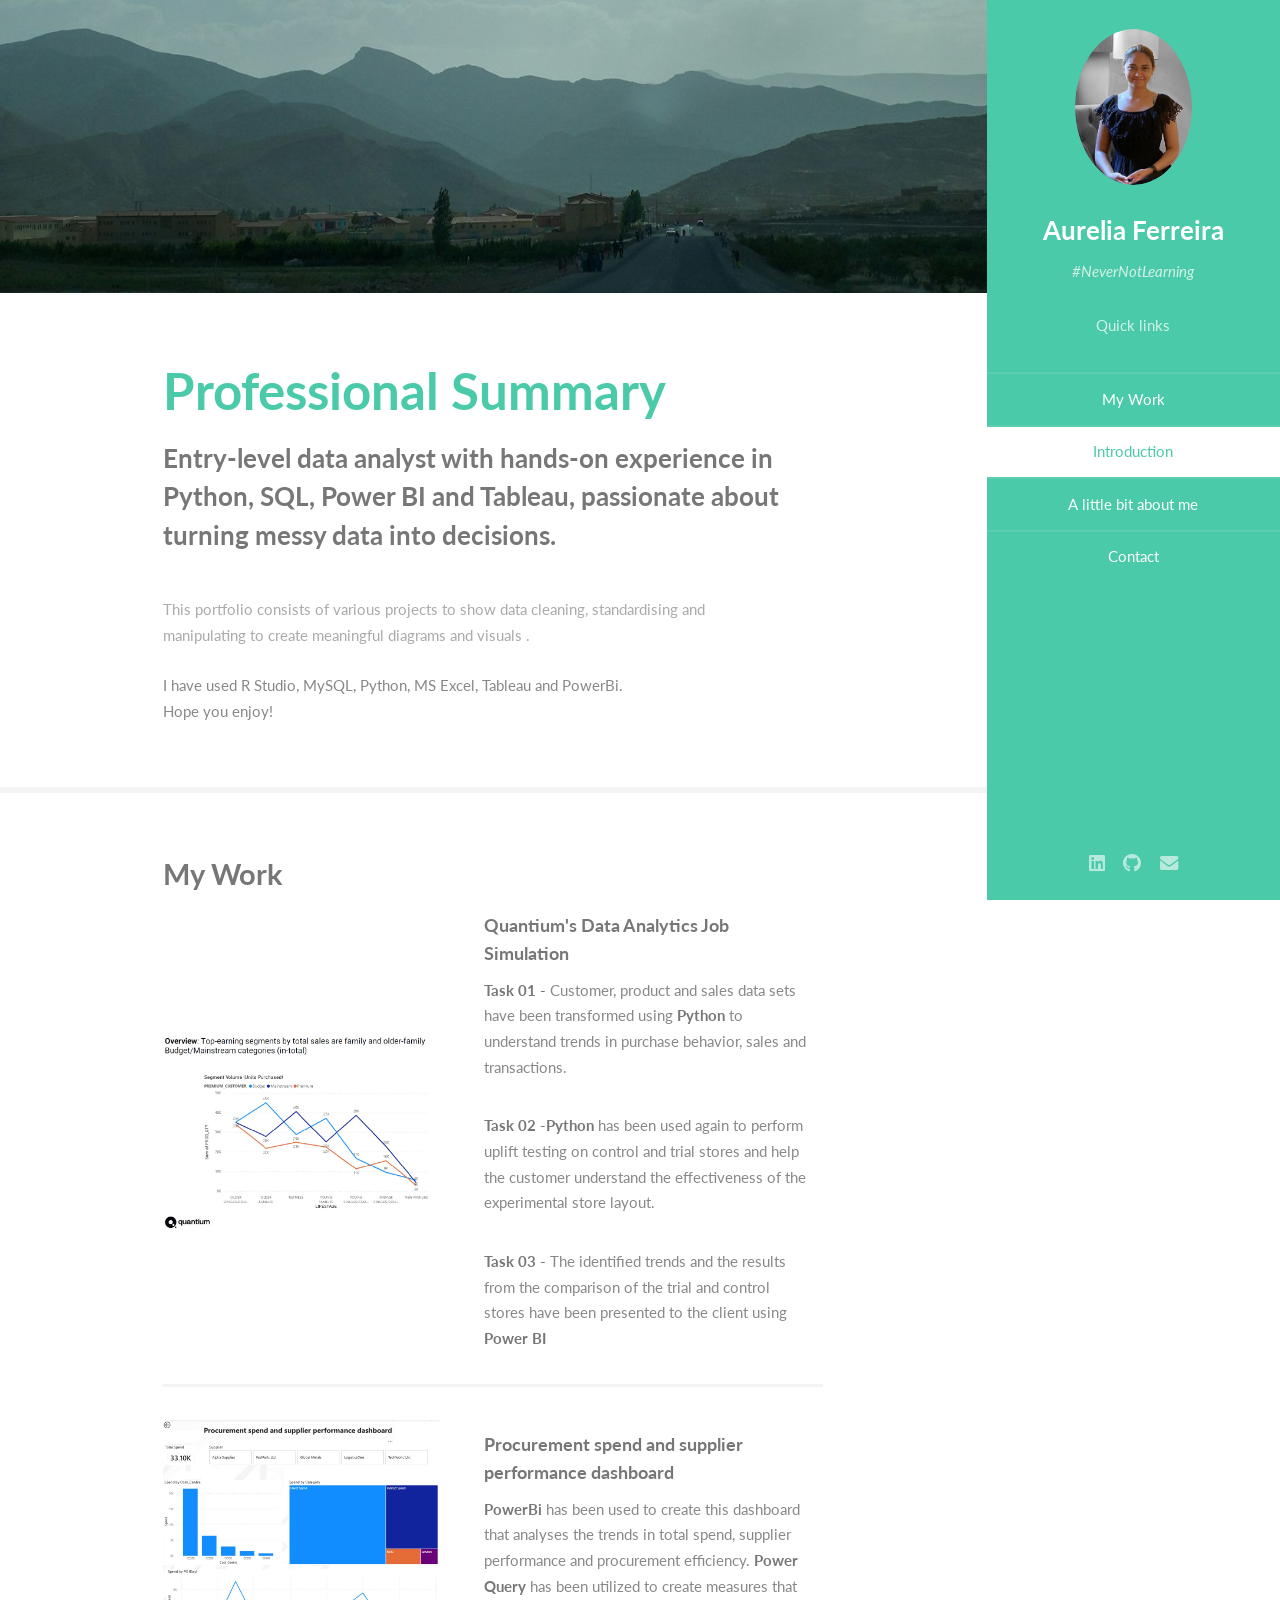
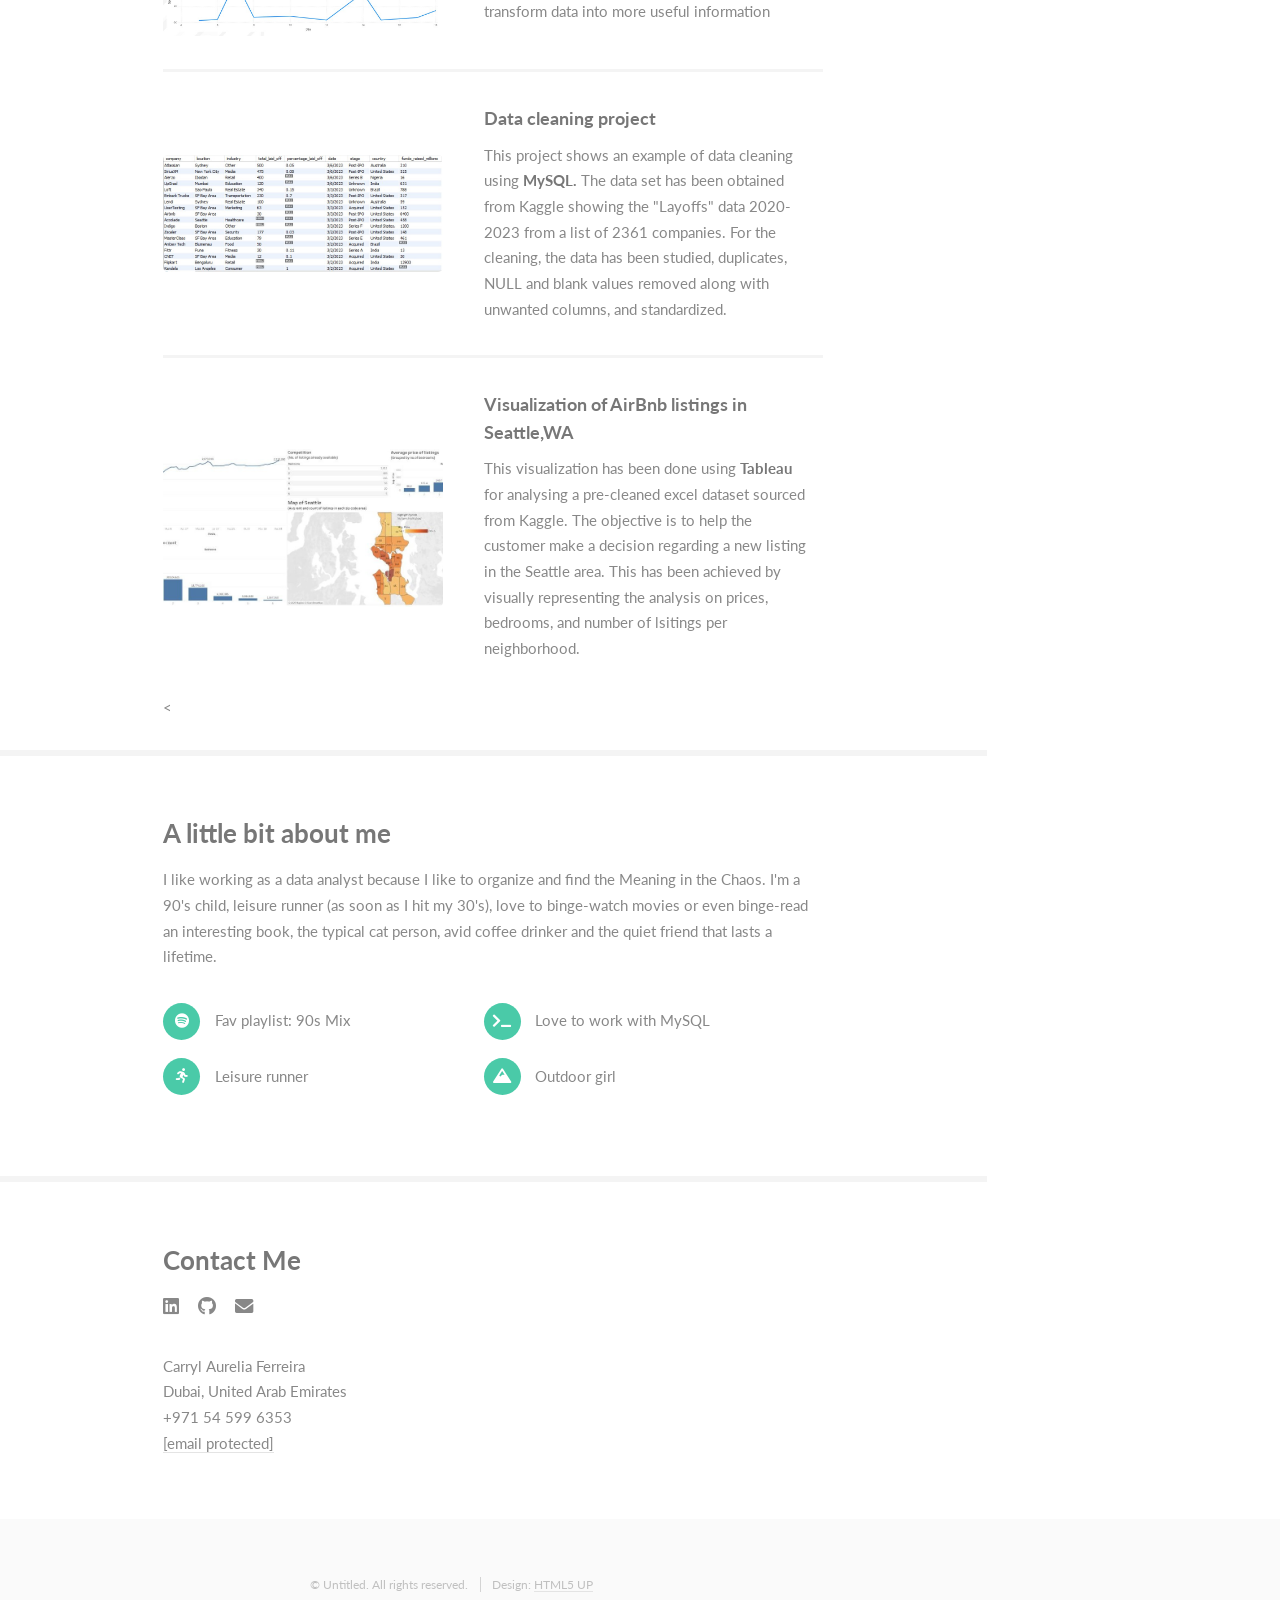
==== commit 0afd5c21: "arearranged order of the sections and added professional summary" ====
--- a/index.1.html
+++ b/index.1.html
@@ -62,8 +62,9 @@
 								</div>
 								<div class="container">
 									<header class="major">
-										<h2>Project Portfolio</h2>
-										<p>Various projects to show data cleaning, standardising and <br />
+										<h2>Professional Summary </h2>
+										<p>Entry-level data analyst with hands-on experience in Python, SQL, Power BI and Tableau, passionate about turning messy data into decisions.</p>
+										<p>This portfolio consists of various projects to show data cleaning, standardising and <br />
 										manipulating to create meaningful diagrams and visuals <!-- <a href="http://html5up.net">HTML5 UP</a>-->.</p>
 									</header>
 									<p>I have used R Studio, MySQL, Python, MS Excel, Tableau and PowerBi. <br />
@@ -71,8 +72,73 @@
 								</div>
 							</section>
 
+						
 						<!-- Two -->
 							<section id="two">
+						
+								<div class="container">
+									<h2>My Work</h2>
+									<!--<p>Integer eu ante ornare amet commetus vestibulum blandit integer in curae ac faucibus integer non. Adipiscing cubilia elementum integer. Integer eu ante ornare amet commetus.</p>-->
+									<div class="features">
+										<article>
+											<a href="https://github.com/Aurelia872/Job-Simulations" target="_blank" rel="noopener noreferrer" class="image"><img src="images/Forage.jpg" alt="" /></a>
+											<div class="inner">
+												<h4>Quantium's Data Analytics Job Simulation</h4>
+												<p><strong>Task 01 -</strong> Customer, product and sales data sets have been transformed using <strong>Python </strong>to understand trends in purchase behavior, sales and transactions.</p>
+												<p><strong>Task 02 -</strong><strong>Python</strong> has been used again to perform uplift testing on control and trial stores and help the customer understand the effectiveness of the experimental store layout. </p> 
+												<p><strong>Task 03 -</strong> The identified trends and the results from the comparison of the trial and control stores have been presented to the client using <strong>Power BI</strong></p>
+												 
+											</div>
+										</article>
+										<article>
+											<a href="https://github.com/Aurelia872/PowerBi" target="_blank" rel="noopener noreferrer" class="image"><img src="images/PowerBi.jpg" alt="" /></a>
+											<div class="inner">
+												<h4>Procurement spend and supplier performance dashboard</h4>
+												<p><strong> PowerBi </strong> has been used to create this dashboard that analyses the trends in total spend, supplier performance and procurement efficiency. <strong> Power Query </strong> has been utilized to create measures that transform data into more useful information </p>
+											</div>
+										</article>
+																				<article>
+											<a href="https://github.com/Aurelia872/My_SQL/blob/main/DATA%20CLEANING%20IN%20MYSQL.sql" target="blank" rel="noopener noreferrer" class="image"><img src="images/SQL_Data_cleaning_layoffs.jpg" alt="" /></a>
+											<div class="inner">
+												<h4>Data cleaning project</h4>
+												<p>This project shows an example of data cleaning using <strong>MySQL.</strong>  The data set has been obtained from Kaggle showing the "Layoffs" data 2020-2023 from a list of 2361 companies. For the cleaning, the data has been studied, duplicates, NULL and blank values removed along with unwanted columns, and standardized. 										
+												</p>
+											</div>
+										</article>
+										<article>
+											<a href="https://public.tableau.com/app/profile/skyler.f4530/viz/AirBNBProject_17609547633030/Dashboard1" target="_blank" rel="noopener noreferrer" class="image"><img src="images/Airbnb2.jpg" alt="" /></a>
+											<div class="inner">
+												<h4>Visualization of AirBnb listings in Seattle,WA</h4>
+												<p>This visualization has been done using <strong> Tableau </strong> for analysing a pre-cleaned excel dataset sourced from Kaggle. The objective is to help the customer make a decision regarding a new listing in the Seattle area. This has been achieved by visually representing the analysis on prices, bedrooms, and number of lsitings per neighborhood. </p>
+											</div>
+										</article>
+										<<!--article>
+											<a href="https://github.com/Aurelia872/R-Studio/blob/master/I%20have%20a%20dream%20speech%20wordcloud.2.R" target="_blank" rel="noopener noreferrer" class="image"><img src="images/Rplot of ml speech1.jpeg" alt="" /></a>
+											<div class="inner">
+												<h4>Word cloud of Martin Luther King's "I Have a Dream" speech</h4>
+												<p>This Wordcloud is created using <strong> R Studio's </strong> wordcloud2 plot. The data has been imported in the form of a text file and mining and transformation functions have been performed before plotting it into a text document matrix and finally into a wordcloud plot </p>
+											</div>
+										</article>
+										<article>
+											<a href="https://github.com/Aurelia872/Excel_Projects/blob/main/Excel%20Project.xlsx" target="_blank" rel="noopener noreferrer" class="image"><img src="images/Excel_BikeSales2.jpg" alt="" /></a>
+											<div class="inner">
+												<h4>Dashboard of Bike Sales</h4>
+												<p>This dashboard has been created entirely using <strong>MS Excel. </strong> Data cleaning has been done first and Pivot tables created to quickly summarize the data before creating the visual representation of the same. </p>
+											</div>
+										</article>-->
+										<!--<article>
+											<a href="#" class="image"><img src="images/pic03.jpg" alt="" /></a>
+											<div class="inner">
+												<h4>Snapped dark matter in the wild</h4>
+												<p>Integer eu ante ornare amet commetus vestibulum blandit integer in curae ac faucibus integer adipiscing ornare amet.</p>
+											</div>
+										</article>-->
+									</div>
+								</div>
+							</section>
+
+						<!-- Three -->
+							<section id="three">
 								<div class="container">
 									<h3>A little bit about me</h3>
 									<p> I like working as a data analyst because I like to organize and find the Meaning in the Chaos. I'm a 90's child, leisure runner (as soon as I hit my 30's), love to binge-watch movies or even binge-read an interesting book, the typical cat person, avid coffee drinker and the quiet friend that lasts a lifetime.    </p>
@@ -83,69 +149,6 @@
 										<li class="icon solid fa-mountain">Outdoor girl</li>
 
 									</ul>
-								</div>
-							</section>
-
-						<!-- Three -->
-							<section id="three">
-								<div class="container">
-									<h2>My Work</h2>
-									<!--<p>Integer eu ante ornare amet commetus vestibulum blandit integer in curae ac faucibus integer non. Adipiscing cubilia elementum integer. Integer eu ante ornare amet commetus.</p>-->
-									<div class="features">
-										<article>
-											<a href="https://github.com/Aurelia872/Job-Simulations" target="_blank" rel="noopener noreferrer" class="image"><img src="images/Forage.jpg" alt="" /></a>
-											<div class="inner">
-												<h4>Quantium's Data Analytics Job Simulation</h4>
-												<p><strong>Task 01 -</strong> Customer, product and sales data sets have been transformed using <strong>Python </strong>to understand trends in purchase behavior, sales and transactions.</p>
-												<p><strong>Task 02 -</strong><strong>Python</strong> has been used again to perform uplift testing on control and trial stores and help the customer understand the effectiveness of the experimental store layout. </p> 
-												<p><strong>Task 03 -</strong> The identified trends and the results from the comparison of the trial and control stores have been presented to the client using <strong>Power BI</strong></p>
-												 
-											</div>
-										</article>
-										<article>
-											<a href="https://github.com/Aurelia872/PowerBi" target="_blank" rel="noopener noreferrer" class="image"><img src="images/PowerBi.jpg" alt="" /></a>
-											<div class="inner">
-												<h4>Procurement spend and supplier performance dashboard</h4>
-												<p><strong> PowerBi </strong> has been used to create this dashboard that analyses the trends in total spend, supplier performance and procurement efficiency. <strong> Power Query </strong> has been utilized to create measures that transform data into more useful information </p>
-											</div>
-										</article>
-																				<article>
-											<a href="https://github.com/Aurelia872/My_SQL/blob/main/DATA%20CLEANING%20IN%20MYSQL.sql" target="blank" rel="noopener noreferrer" class="image"><img src="images/SQL_Data_cleaning_layoffs.jpg" alt="" /></a>
-											<div class="inner">
-												<h4>Data cleaning project</h4>
-												<p>This project shows an example of data cleaning using <strong>MySQL.</strong>  The data set has been obtained from Kaggle showing the "Layoffs" data 2020-2023 from a list of 2361 companies. For the cleaning, the data has been studied, duplicates, NULL and blank values removed along with unwanted columns, and standardized. 										
-												</p>
-											</div>
-										</article>
-										<article>
-											<a href="https://public.tableau.com/app/profile/skyler.f4530/viz/AirBNBProject_17609547633030/Dashboard1" target="_blank" rel="noopener noreferrer" class="image"><img src="images/Airbnb2.jpg" alt="" /></a>
-											<div class="inner">
-												<h4>Visualization of AirBnb listings in Seattle,WA</h4>
-												<p>This visualization has been done using <strong> Tableau </strong> for analysing a pre-cleaned excel dataset sourced from Kaggle. The objective is to help the customer make a decision regarding a new listing in the Seattle area. This has been achieved by visually representing the analysis on prices, bedrooms, and number of lsitings per neighborhood. </p>
-											</div>
-										</article>
-										<article>
-											<a href="https://github.com/Aurelia872/R-Studio/blob/master/I%20have%20a%20dream%20speech%20wordcloud.2.R" target="_blank" rel="noopener noreferrer" class="image"><img src="images/Rplot of ml speech1.jpeg" alt="" /></a>
-											<div class="inner">
-												<h4>Word cloud of Martin Luther King's "I Have a Dream" speech</h4>
-												<p>This Wordcloud is created using <strong> R Studio's </strong> wordcloud2 plot. The data has been imported in the form of a text file and mining and transformation functions have been performed before plotting it into a text document matrix and finally into a wordcloud plot </p>
-											</div>
-										</article>
-										<article>
-											<a href="https://github.com/Aurelia872/Excel_Projects/blob/main/Excel%20Project.xlsx" target="_blank" rel="noopener noreferrer" class="image"><img src="images/Excel_BikeSales2.jpg" alt="" /></a>
-											<div class="inner">
-												<h4>Dashboard of Bike Sales</h4>
-												<p>This dashboard has been created entirely using <strong>MS Excel. </strong> Data cleaning has been done first and Pivot tables created to quickly summarize the data before creating the visual representation of the same. </p>
-											</div>
-										</article>
-										<!--<article>
-											<a href="#" class="image"><img src="images/pic03.jpg" alt="" /></a>
-											<div class="inner">
-												<h4>Snapped dark matter in the wild</h4>
-												<p>Integer eu ante ornare amet commetus vestibulum blandit integer in curae ac faucibus integer adipiscing ornare amet.</p>
-											</div>
-										</article>-->
-									</div>
 								</div>
 							</section>
 
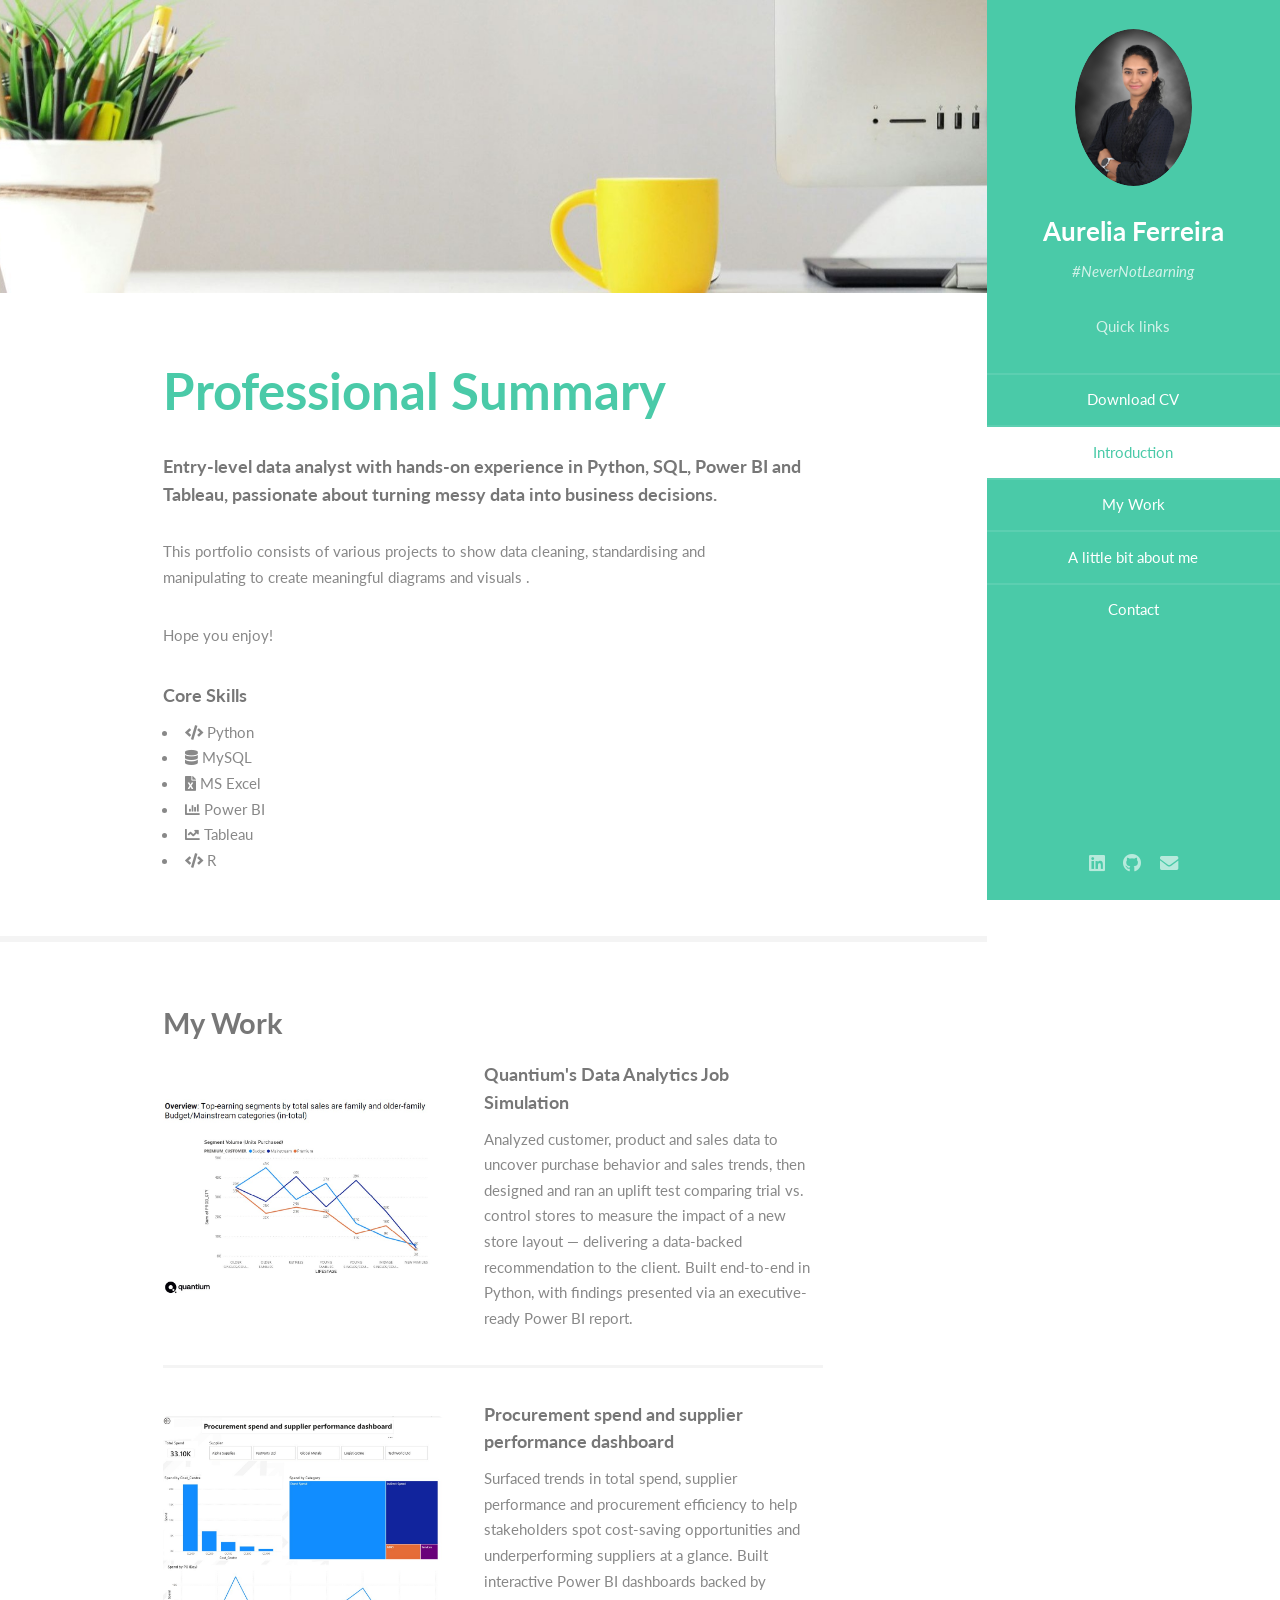
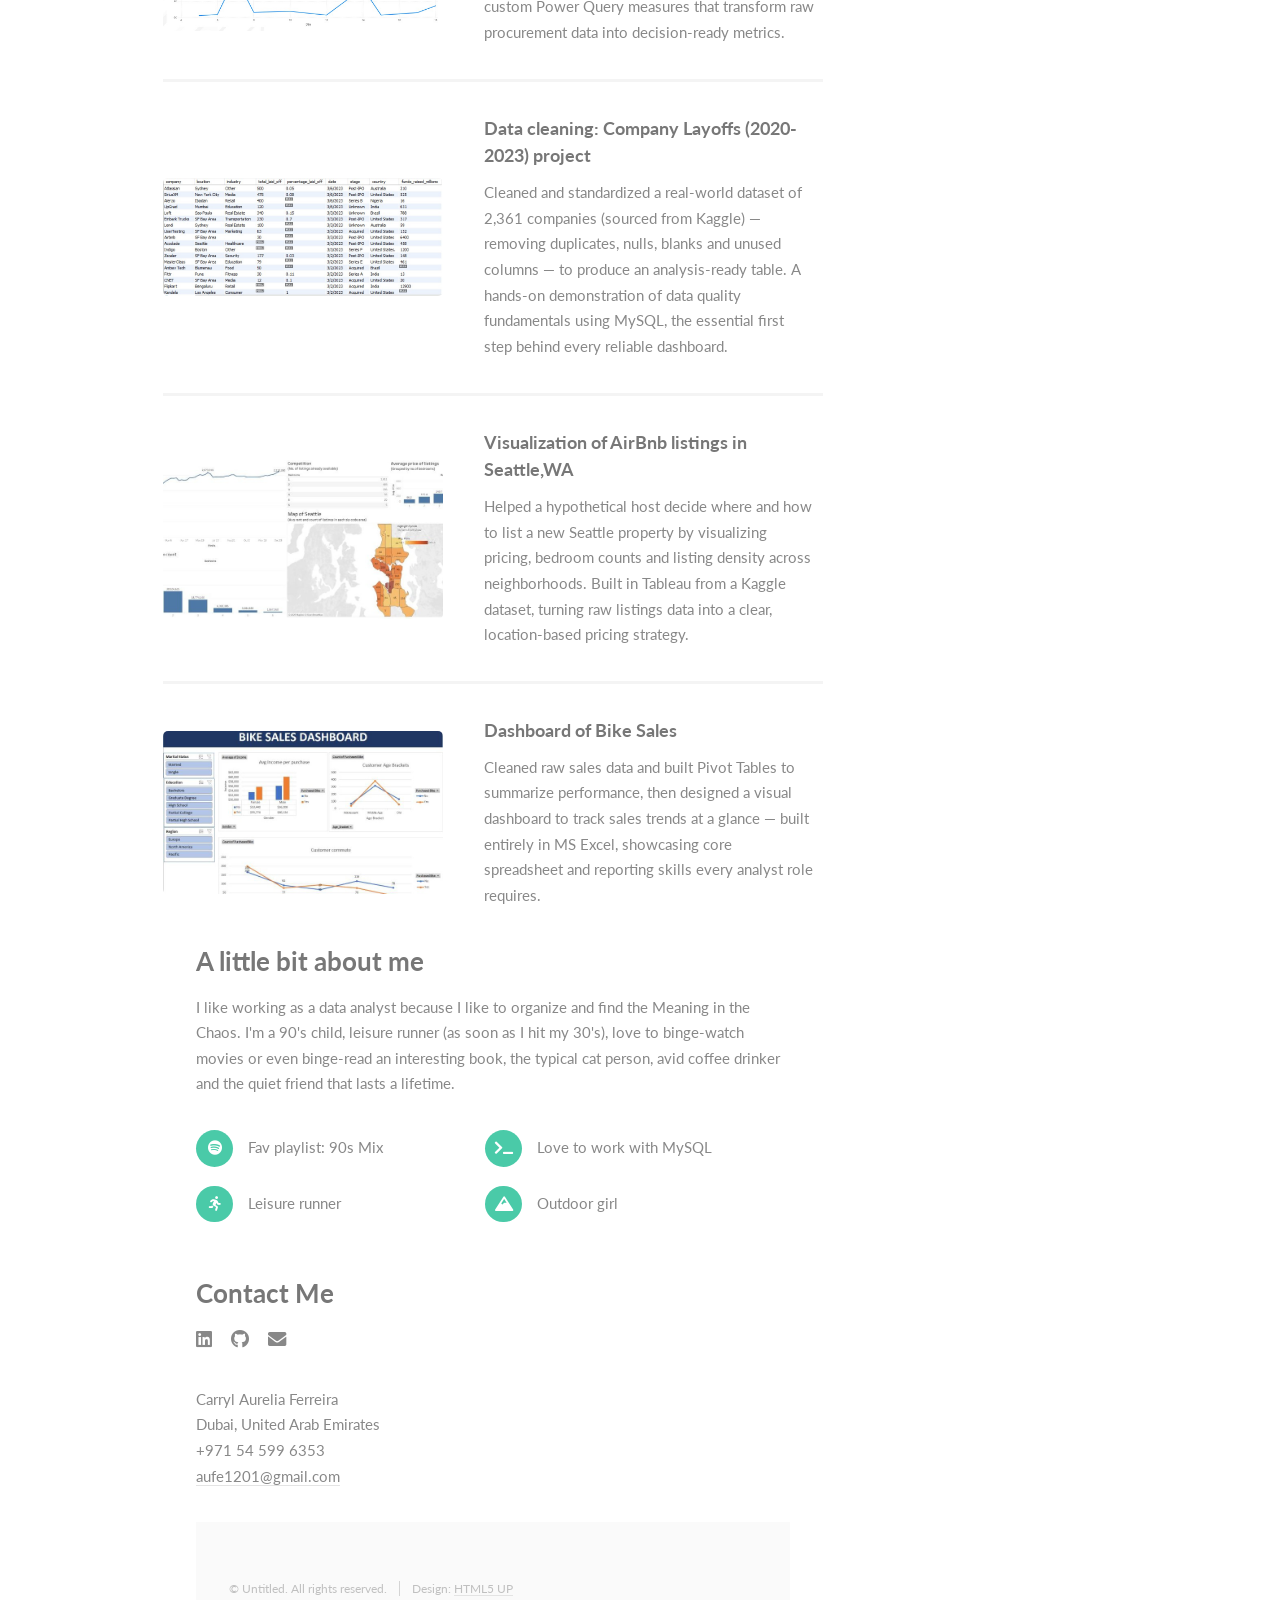
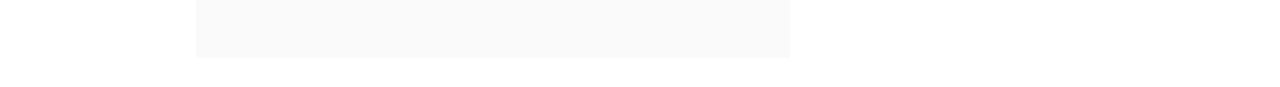
==== commit 14404c20: "Added email, changed descriptions, added the download cv button and added the skills" ====
--- a/index.1.html
+++ b/index.1.html
@@ -26,7 +26,7 @@
 		<!-- Header -->
 			<section id="header">
 				<header>
-					<span class="image avatar"><img src="images/website_profile.JPG" alt="" /></span>
+					<span class="image avatar"><img src="images/PortfolioImage2.jpeg" alt="" /></span>
 					<h1 id="logo"><a href="https://github.com/Aurelia872" target="_blank" rel="noopener noreferrer"> Aurelia Ferreira</a></h1>
 					<p>#NeverNotLearning <br />
 					</p>
@@ -34,9 +34,10 @@
 				<nav id="nav">
 					<ul>
 						<p> Quick links</p>
-						<li><a href="#three">My Work</a></li>
+						<li><a href="documents/AURELIA FERREIRA .pdf">Download CV</a></li>
 						<li><a href="#one" class="active">Introduction</a></li>
-						<li><a href="#two">A little bit about me</a></li>
+						<li><a href="#two">My Work</a></li>
+						<li><a href="#three">A little bit about me</a></li>
 						<li><a href="#four">Contact</a></li>
 					</ul>
 				</nav>
@@ -58,18 +59,31 @@
 						<!-- One -->
 							<section id="one">
 								<div class="image main" data-position="center">
-									<img src="images/bannernew.jpg" alt="" />
-								</div>
+									<img src="images/banner3.jpg" alt="" />
+								</div>
+								
 								<div class="container">
 									<header class="major">
 										<h2>Professional Summary </h2>
-										<p>Entry-level data analyst with hands-on experience in Python, SQL, Power BI and Tableau, passionate about turning messy data into decisions.</p>
+										<p><h4>Entry-level data analyst with hands-on experience in Python, SQL, Power BI and Tableau, passionate about turning messy data into business decisions.</p>
+										</header>
+										
 										<p>This portfolio consists of various projects to show data cleaning, standardising and <br />
 										manipulating to create meaningful diagrams and visuals <!-- <a href="http://html5up.net">HTML5 UP</a>-->.</p>
-									</header>
-									<p>I have used R Studio, MySQL, Python, MS Excel, Tableau and PowerBi. <br />
-									Hope you enjoy!</p>
-								</div>
+									
+										<p>Hope you enjoy!</p>
+									<h4>Core Skills</h4>
+									<ul class="skills-list">
+										<li><span class="skill-tag"><i class="fa fa-code"></i> Python</span></li>
+										<li><span class="skill-tag"><i class="fa fa-database"></i> MySQL</span></li>
+										<li><span class="skill-tag"><i class="fa fa-file-excel"></i> MS Excel</span></li>
+										<li><span class="skill-tag"><i class="fa fa-chart-bar"></i> Power BI</span></li>
+										<li><span class="skill-tag"><i class="fa fa-chart-line"></i> Tableau</span></li>
+										<li><span class="skill-tag"><i class="fa fa-code"></i> R</span></li>
+									</ul>
+																	
+								</div>
+								
 							</section>
 
 						
@@ -83,61 +97,75 @@
 										<article>
 											<a href="https://github.com/Aurelia872/Job-Simulations" target="_blank" rel="noopener noreferrer" class="image"><img src="images/Forage.jpg" alt="" /></a>
 											<div class="inner">
+												<head>
 												<h4>Quantium's Data Analytics Job Simulation</h4>
-												<p><strong>Task 01 -</strong> Customer, product and sales data sets have been transformed using <strong>Python </strong>to understand trends in purchase behavior, sales and transactions.</p>
+												<p>Analyzed customer, product and sales data to uncover purchase behavior and sales trends, then designed and ran an uplift test comparing 
+													trial vs. control stores to measure the impact of a new store layout — delivering a data-backed recommendation to the client. Built end-to-end in Python, with findings presented via an executive-ready Power BI report.</p>
+												</head>
+												<!--<p><strong>Task 01 -</strong> Customer, product and sales data sets have been transformed using <strong>Python </strong>to understand trends in purchase behavior, sales and transactions.</p>
 												<p><strong>Task 02 -</strong><strong>Python</strong> has been used again to perform uplift testing on control and trial stores and help the customer understand the effectiveness of the experimental store layout. </p> 
 												<p><strong>Task 03 -</strong> The identified trends and the results from the comparison of the trial and control stores have been presented to the client using <strong>Power BI</strong></p>
-												 
+											-->
 											</div>
 										</article>
 										<article>
 											<a href="https://github.com/Aurelia872/PowerBi" target="_blank" rel="noopener noreferrer" class="image"><img src="images/PowerBi.jpg" alt="" /></a>
 											<div class="inner">
+												<head>
 												<h4>Procurement spend and supplier performance dashboard</h4>
-												<p><strong> PowerBi </strong> has been used to create this dashboard that analyses the trends in total spend, supplier performance and procurement efficiency. <strong> Power Query </strong> has been utilized to create measures that transform data into more useful information </p>
+												<p>Surfaced trends in total spend, supplier performance and procurement efficiency to help stakeholders spot cost-saving opportunities and underperforming suppliers at a glance. Built interactive Power BI dashboards backed by custom Power Query measures that transform raw procurement data into decision-ready metrics.</p>
+												</head>
+												<!--<p><strong> PowerBi </strong> has been used to create this dashboard that analyses the trends in total spend, supplier performance and procurement efficiency. <strong> Power Query </strong> has been utilized to create measures that transform data into more useful information </p>-->
 											</div>
 										</article>
 																				<article>
 											<a href="https://github.com/Aurelia872/My_SQL/blob/main/DATA%20CLEANING%20IN%20MYSQL.sql" target="blank" rel="noopener noreferrer" class="image"><img src="images/SQL_Data_cleaning_layoffs.jpg" alt="" /></a>
 											<div class="inner">
-												<h4>Data cleaning project</h4>
-												<p>This project shows an example of data cleaning using <strong>MySQL.</strong>  The data set has been obtained from Kaggle showing the "Layoffs" data 2020-2023 from a list of 2361 companies. For the cleaning, the data has been studied, duplicates, NULL and blank values removed along with unwanted columns, and standardized. 										
-												</p>
+												<head>
+												<h4>Data cleaning: Company Layoffs (2020-2023) project</h4>
+												<p>Cleaned and standardized a real-world dataset of 2,361 companies (sourced from Kaggle) — removing duplicates, nulls, blanks and unused columns — to produce an analysis-ready table. A hands-on demonstration of data quality fundamentals using MySQL, the essential first step behind every reliable dashboard.</p>
+												<!--<p>This project shows an example of data cleaning using <strong>MySQL.</strong>  The data set has been obtained from Kaggle showing the "Layoffs" data 2020-2023 from a list of 2361 companies. For the cleaning, the data has been studied, duplicates, NULL and blank values removed along with unwanted columns, and standardized. 										
+												</p>-->
 											</div>
 										</article>
 										<article>
 											<a href="https://public.tableau.com/app/profile/skyler.f4530/viz/AirBNBProject_17609547633030/Dashboard1" target="_blank" rel="noopener noreferrer" class="image"><img src="images/Airbnb2.jpg" alt="" /></a>
 											<div class="inner">
 												<h4>Visualization of AirBnb listings in Seattle,WA</h4>
-												<p>This visualization has been done using <strong> Tableau </strong> for analysing a pre-cleaned excel dataset sourced from Kaggle. The objective is to help the customer make a decision regarding a new listing in the Seattle area. This has been achieved by visually representing the analysis on prices, bedrooms, and number of lsitings per neighborhood. </p>
+												<p>Helped a hypothetical host decide where and how to list a new Seattle property by visualizing pricing, bedroom counts and listing density across neighborhoods. Built in Tableau from a Kaggle dataset, turning raw listings data into a clear, location-based pricing strategy. </p>
+												<!--<p>This visualization has been done using <strong> Tableau </strong> for analysing a pre-cleaned excel dataset sourced from Kaggle. The objective is to help the customer make a decision regarding a new listing in the Seattle area. This has been achieved by visually representing the analysis on prices, bedrooms, and number of lsitings per neighborhood. </p>
+											-->
 											</div>
 										</article>
-										<<!--article>
+										<!--article>
 											<a href="https://github.com/Aurelia872/R-Studio/blob/master/I%20have%20a%20dream%20speech%20wordcloud.2.R" target="_blank" rel="noopener noreferrer" class="image"><img src="images/Rplot of ml speech1.jpeg" alt="" /></a>
 											<div class="inner">
 												<h4>Word cloud of Martin Luther King's "I Have a Dream" speech</h4>
 												<p>This Wordcloud is created using <strong> R Studio's </strong> wordcloud2 plot. The data has been imported in the form of a text file and mining and transformation functions have been performed before plotting it into a text document matrix and finally into a wordcloud plot </p>
 											</div>
-										</article>
+										</article>-->
 										<article>
 											<a href="https://github.com/Aurelia872/Excel_Projects/blob/main/Excel%20Project.xlsx" target="_blank" rel="noopener noreferrer" class="image"><img src="images/Excel_BikeSales2.jpg" alt="" /></a>
 											<div class="inner">
+											
 												<h4>Dashboard of Bike Sales</h4>
-												<p>This dashboard has been created entirely using <strong>MS Excel. </strong> Data cleaning has been done first and Pivot tables created to quickly summarize the data before creating the visual representation of the same. </p>
-											</div>
-										</article>-->
+												<p>Cleaned raw sales data and built Pivot Tables to summarize performance, then designed a visual dashboard to track sales trends at a glance — built entirely in MS Excel, showcasing core spreadsheet and reporting skills every analyst role requires.</p>
+												<!--<p>This dashboard has been created entirely using <strong>MS Excel. </strong> Data cleaning has been done first and Pivot tables created to quickly summarize the data before creating the visual representation of the same. </p>
+											-->
+											</div>
+										</article>
 										<!--<article>
 											<a href="#" class="image"><img src="images/pic03.jpg" alt="" /></a>
 											<div class="inner">
 												<h4>Snapped dark matter in the wild</h4>
 												<p>Integer eu ante ornare amet commetus vestibulum blandit integer in curae ac faucibus integer adipiscing ornare amet.</p>
 											</div>
-										</article>-->
+										</article>
 									</div>
 								</div>
-							</section>
-
-						<!-- Three -->
+							</section>-->
+
+						<!--Three -->
 							<section id="three">
 								<div class="container">
 									<h3>A little bit about me</h3>
@@ -166,7 +194,7 @@
 										Carryl Aurelia Ferreira </br>
 										Dubai, United Arab Emirates </br>
 										+971 54 599 6353</br>
-										<a href="https://mail.google.com/mail/u/1/?view=cm&fs=1&to=aufe1201@gmail.com&tf=1" target="_blank" rel="noopener noreferrer"><span class="__cf_email__" data-cfemail="5e3f2b383b6f6c6e6f1e39333f3732703d3133">[email&#160;protected]</span></a>
+										<a href="https://mail.google.com/mail/u/1/?view=cm&fs=1&to=aufe1201@gmail.com&tf=1" target="_blank" rel="noopener noreferrer"><span class="__cf_email__" data-cfemail="5e3f2b383b6f6c6e6f1e39333f3732703d3133">aufe1201@gmail.com</span></a>
 									</p>
 									<!--<ul class="labeled-icons">
 										<li>
@@ -181,9 +209,9 @@
 											<h4><span class="label">Email</span></h4>
 											<a href="https://mail.google.com/mail/u/1/?view=cm&fs=1&to=aufe1201@gmail.com&tf=1" target="_blank" rel="noopener noreferrer">aufe1201@gmail.com</a>
 										</li>
-									</ul>-->
-								</div>
-									<!--<p>Integer eu ante ornare amet commetus vestibulum blandit integer in curae ac faucibus integer non. Adipiscing cubilia elementum integer. Integer eu ante ornare amet commetus.</p>
+									</ul>
+								</div>
+									<p>Integer eu ante ornare amet commetus vestibulum blandit integer in curae ac faucibus integer non. Adipiscing cubilia elementum integer. Integer eu ante ornare amet commetus.</p>
 									<form method="post" action="#">
 										<div class="row gtr-uniform">
 											<div class="col-6 col-12-xsmall"><input type="text" name="name" id="name" placeholder="Name" /></div>
@@ -197,13 +225,13 @@
 												</ul>
 											</div>
 										</div>
-									</form>-->
+									</form>
 								</div>
 							</section>
 
-						<!-- Five -->
+						-- Five --
 						
-						<!--
+						
 							<section id="five">
 								<div class="container">
 									<h3>Elements</h3>
@@ -283,9 +311,9 @@
 												</ul>
 											</div>
 										</div>
-										<h5>Actions</h5>
+										<h5>Skills</h5>
 										<ul class="actions">
-											<li><a href="#" class="button primary">Default</a></li>
+											<li><a href="#" class="button primary">Python</a></li>
 											<li><a href="#" class="button">Default</a></li>
 											<li><a href="#" class="button alt">Default</a></li>
 										</ul>
@@ -325,6 +353,7 @@
 											</div>
 										</div>
 									</section>
+
 
 									<section>
 										<h4>Table</h4>
@@ -531,9 +560,10 @@
 
 								</div>
 							</section>
-						-->
+						
 
 					</div>
+					-->
 
 				<!-- Footer -->
 					<section id="footer">
--- a/assets/css/main.css
+++ b/assets/css/main.css
@@ -3313,5 +3313,30 @@
 			.button {
 				padding: 0;
 			}
+		
+		
+			.skills-list {
+				list-style: none;
+				display: flex;
+				flex-wrap: wrap;
+				gap: 0.6em;
+				padding: 0;
+				margin: 1em 0 2em 0;
+			}
+
+			.skill-tag {
+				display: inline-block;
+				padding: 0.5em 1.2em;
+				border: 1px solid #ccc;
+				border-radius: 25px;
+				font-size: 0.9em;
+				font-weight: 600;
+				background: #f5f5f5;
+				color: #333;
+			}
+
+			.skill-tag i {
+				margin-right: 0.4em;
+			}
 
 	}
